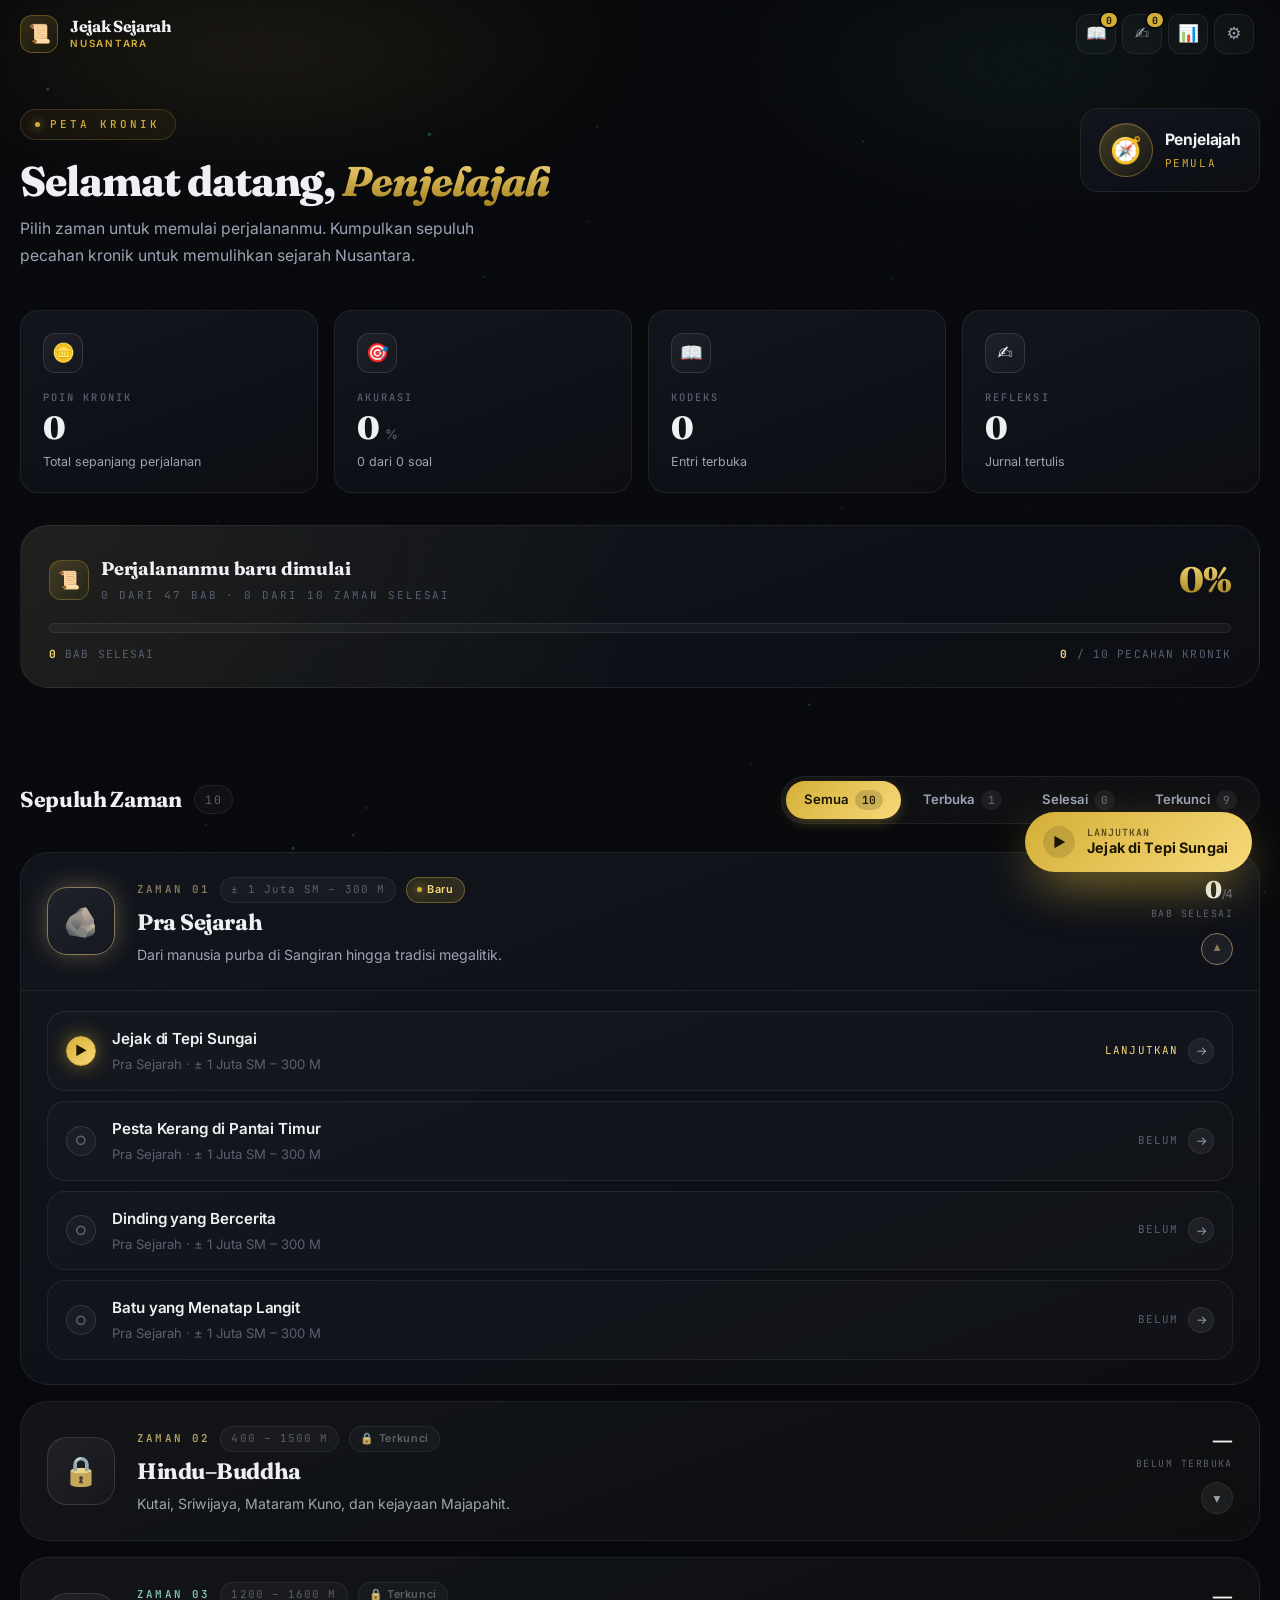
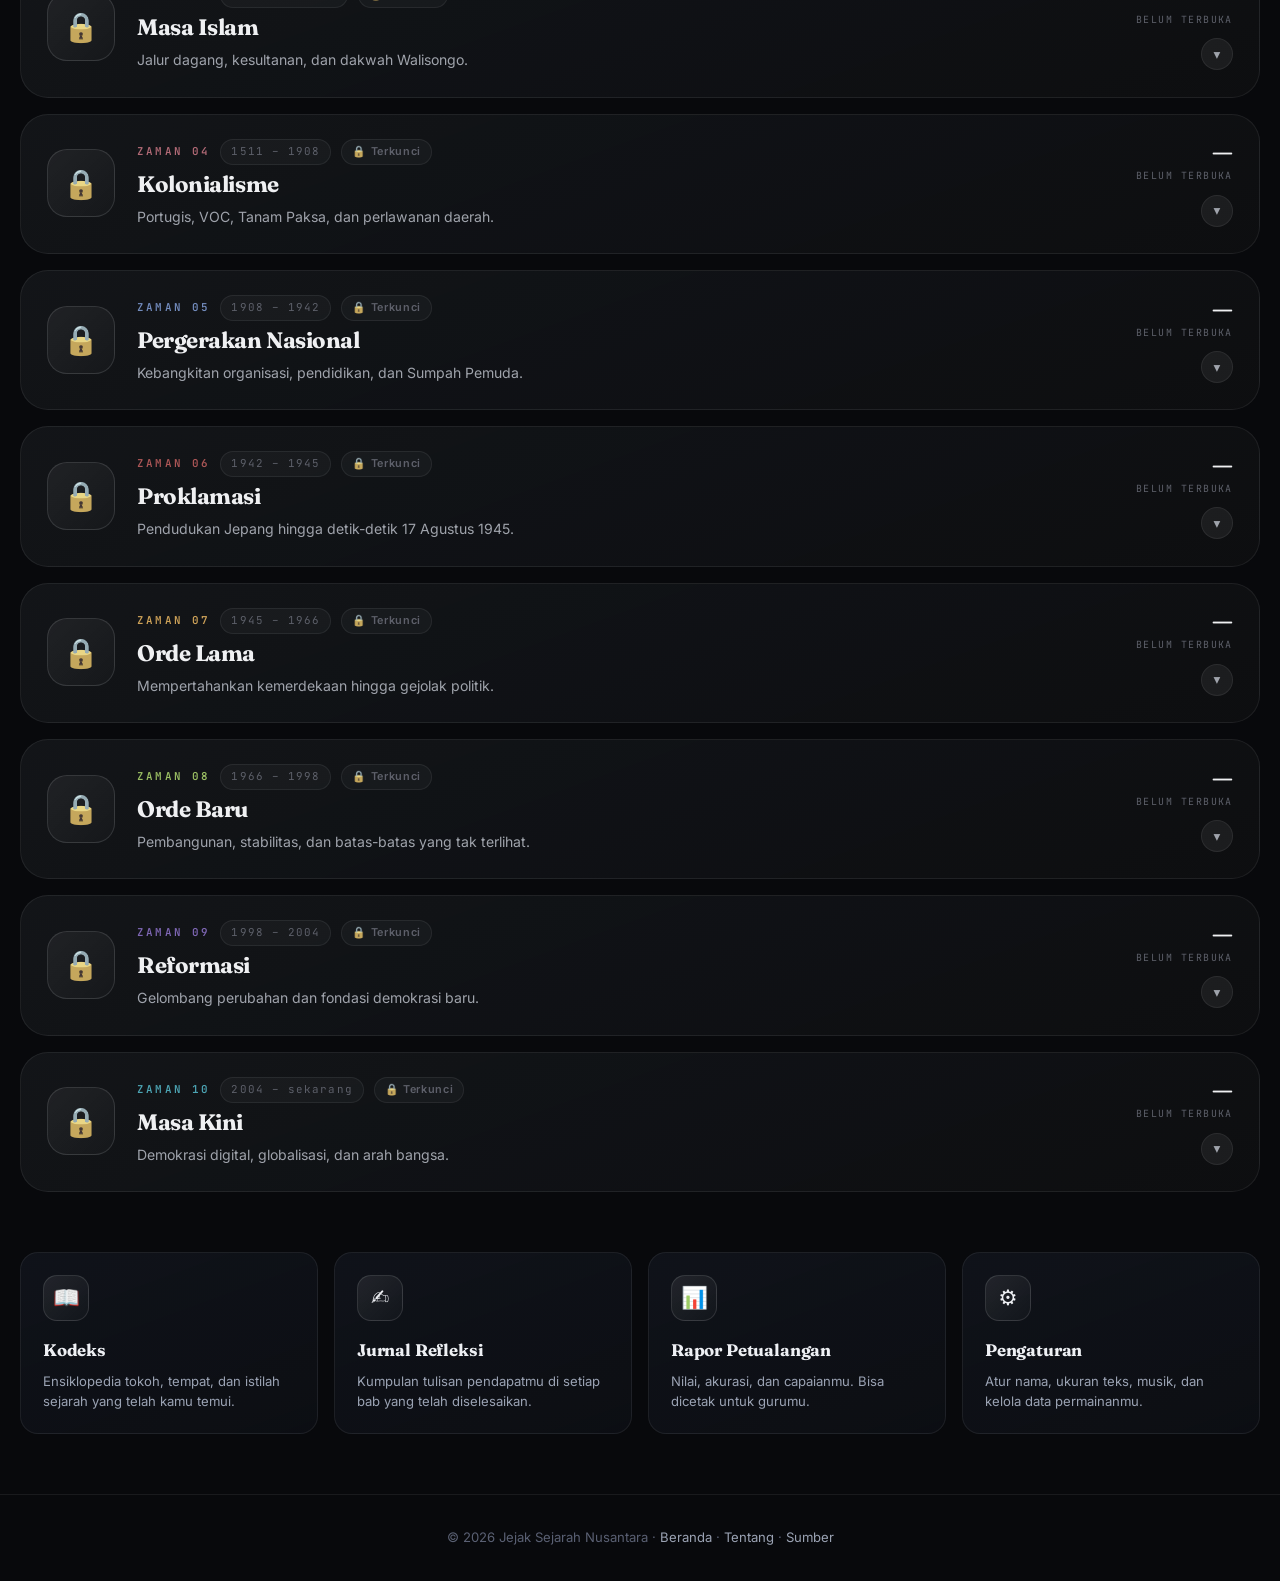
==== dashboard.html @ 65a197f4 "Create dashboard.html" ====
<!DOCTYPE html>
<html lang="id">
<head>
<meta charset="UTF-8" />
<meta name="viewport" content="width=device-width, initial-scale=1, viewport-fit=cover" />
<meta name="theme-color" content="#08090c" />
<title>Peta Kronik — Jejak Sejarah Nusantara</title>
<meta name="description" content="Peta Kronik: pilih zaman petualanganmu dalam Jejak Sejarah Nusantara." />

<link rel="icon" href="assets/img/favicon.svg" type="image/svg+xml" />
<link rel="preconnect" href="https://fonts.googleapis.com" />
<link rel="preconnect" href="https://fonts.gstatic.com" crossorigin />
<link href="https://fonts.googleapis.com/css2?family=Fraunces:opsz,wght@9..144,400;9..144,600;9..144,800;9..144,900&family=Inter:wght@300;400;500;600;700;800&family=JetBrains+Mono:wght@400;500&display=swap" rel="stylesheet" />

<link rel="stylesheet" href="assets/css/base.css" />
<link rel="stylesheet" href="assets/css/ui.css" />

<style>
:root {
  --ln-bg-0: #08090c;
  --ln-bg-1: #0d0f14;
  --ln-bg-2: #131720;
  --ln-bg-3: #1a1f2b;
  --ln-ink: #eef0f4;
  --ln-ink-2: #9ba3b4;
  --ln-ink-3: #5a6073;
  --ln-gold: #d4af37;
  --ln-gold-2: #f7d97a;
  --ln-gold-3: #a3801c;
  --ln-teal: #4fd1c5;
  --ln-rose: #e85a71;
  --ln-violet: #8b5cf6;
  --ln-amber: #f59e0b;
  --ln-green: #22c55e;
  --ln-line: rgba(255,255,255,.07);
  --ln-line-2: rgba(255,255,255,.12);
  --ln-glass: rgba(255,255,255,.03);
  --ln-glass-2: rgba(255,255,255,.06);
  --ln-r-sm: 10px;
  --ln-r: 18px;
  --ln-r-lg: 28px;
  --ln-r-xl: 40px;
  --ln-shadow: 0 30px 80px -20px rgba(0,0,0,.8);
  --ln-font-display: "Fraunces", Georgia, serif;
  --ln-font-body: "Inter", system-ui, -apple-system, sans-serif;
  --ln-font-mono: "JetBrains Mono", ui-monospace, monospace;
  --ln-lebar: 1240px;
  --ln-nav-h: 68px;
}

*, *::before, *::after { box-sizing: border-box; margin: 0; padding: 0; }

html { scroll-behavior: smooth; scroll-padding-top: 100px; -webkit-text-size-adjust: 100%; }

body {
  background: var(--ln-bg-0);
  color: var(--ln-ink);
  font-family: var(--ln-font-body);
  font-size: 16px;
  line-height: 1.65;
  -webkit-font-smoothing: antialiased;
  overflow-x: hidden;
  min-height: 100vh;
  position: relative;
}

body.no-scroll { overflow: hidden; }
body.cursor-aktif .cursor-dot,
body.cursor-aktif .cursor-ring { opacity: 1; }

img { max-width: 100%; display: block; }
button { font: inherit; color: inherit; cursor: pointer; border: none; background: none; }
a { color: inherit; text-decoration: none; }

::selection { background: var(--ln-gold); color: #1a1500; }

/* LOADER */
#loader {
  position: fixed; inset: 0; z-index: 10000;
  background: var(--ln-bg-0);
  display: grid; place-items: center;
  transition: opacity .6s ease, visibility .6s ease;
}
#loader.selesai { opacity: 0; visibility: hidden; }
.loader-isi { display: flex; flex-direction: column; align-items: center; gap: 22px; }
.loader-emblem { width: 64px; height: 64px; position: relative; }
.loader-emblem::before, .loader-emblem::after {
  content: ""; position: absolute; inset: 0; border-radius: 50%;
  border: 2px solid transparent;
  border-top-color: var(--ln-gold); border-right-color: var(--ln-gold-2);
  animation: spin 1.4s linear infinite;
}
.loader-emblem::after {
  inset: 10px; border-top-color: var(--ln-teal); border-right-color: transparent;
  animation-direction: reverse; animation-duration: 2s;
}
.loader-emblem span {
  position: absolute; inset: 0; display: grid; place-items: center;
  font-size: 1.5rem; animation: pulse 1.6s ease-in-out infinite;
}
@keyframes spin { to { transform: rotate(360deg); } }
@keyframes pulse { 0%,100% { transform: scale(1); } 50% { transform: scale(1.1); } }
.loader-teks {
  font-family: var(--ln-font-mono); font-size: .72rem;
  letter-spacing: .3em; text-transform: uppercase; color: var(--ln-ink-3);
}

/* CURSOR */
.cursor-dot, .cursor-ring {
  position: fixed; top: 0; left: 0; pointer-events: none; z-index: 9999;
  border-radius: 50%; transform: translate(-50%, -50%); opacity: 0;
  transition: opacity .3s ease; mix-blend-mode: difference;
}
.cursor-dot { width: 6px; height: 6px; background: var(--ln-gold); transition: opacity .3s ease, transform .12s ease; }
.cursor-ring {
  width: 34px; height: 34px; border: 1.5px solid var(--ln-gold);
  transition: opacity .3s, transform .25s, width .3s, height .3s, border-color .3s;
}
.cursor-ring.hover { width: 56px; height: 56px; border-color: var(--ln-teal); background: rgba(79,209,197,.08); }
@media (hover: none), (max-width: 900px) {
  .cursor-dot, .cursor-ring { display: none !important; }
}

/* SCROLL PROGRESS */
#scroll-progress {
  position: fixed; top: 0; left: 0; height: 2px; width: 0%;
  background: linear-gradient(90deg, var(--ln-gold), var(--ln-gold-2), var(--ln-teal));
  z-index: 9500; transition: width .1s linear;
}

/* PARTIKEL */
#partikel { position: fixed; inset: 0; z-index: 1; pointer-events: none; opacity: .4; }

body::after {
  content: ""; position: fixed; inset: 0; z-index: 2; pointer-events: none;
  opacity: .035; mix-blend-mode: overlay;
  background-image: url("data:image/svg+xml,%3Csvg viewBox='0 0 200 200' xmlns='http://www.w3.org/2000/svg'%3E%3Cfilter id='n'%3E%3CfeTurbulence type='fractalNoise' baseFrequency='0.9' numOctaves='3'/%3E%3C/filter%3E%3Crect width='100%25' height='100%25' filter='url(%23n)'/%3E%3C/svg%3E");
}

/* NAV */
.nav {
  position: fixed; top: 0; left: 0; right: 0; z-index: 9000;
  height: var(--ln-nav-h); display: flex; align-items: center;
  transition: all .4s cubic-bezier(.4,0,.2,1);
  border-bottom: 1px solid transparent;
}
.nav.scrolled {
  background: rgba(8,9,12,.72);
  backdrop-filter: blur(20px) saturate(1.4);
  -webkit-backdrop-filter: blur(20px) saturate(1.4);
  border-bottom-color: var(--ln-line);
  height: 60px;
}
.nav-wadah {
  width: min(100% - 40px, var(--ln-lebar));
  margin-inline: auto; display: flex; align-items: center;
  justify-content: space-between; gap: 20px;
}
.nav-logo { display: flex; align-items: center; gap: 12px; font-weight: 700; font-size: .95rem; transition: transform .3s; }
.nav-logo:hover { transform: scale(1.03); }
.nav-logo-ikon {
  width: 38px; height: 38px; display: grid; place-items: center;
  font-size: 1.15rem; border-radius: 12px;
  background: linear-gradient(135deg, rgba(212,175,55,.2), rgba(212,175,55,.05));
  border: 1px solid rgba(212,175,55,.35);
}
.nav-logo-teks { display: flex; flex-direction: column; line-height: 1.1; }
.nav-logo-teks strong { font-family: var(--ln-font-display); font-size: 1rem; letter-spacing: -.02em; }
.nav-logo-teks small {
  font-size: .62rem; letter-spacing: .18em; text-transform: uppercase;
  color: var(--ln-gold); font-weight: 600; margin-top: 2px;
}
.nav-aksi { display: flex; align-items: center; gap: 6px; }
.nav-ikon-btn {
  width: 40px; height: 40px; display: grid; place-items: center;
  border-radius: 12px; background: var(--ln-glass); border: 1px solid var(--ln-line);
  font-size: 1.05rem; color: var(--ln-ink-2);
  transition: all .25s ease; position: relative;
}
.nav-ikon-btn:hover {
  background: var(--ln-glass-2); border-color: var(--ln-gold);
  color: var(--ln-gold-2); transform: translateY(-2px);
}
.nav-ikon-btn .badge {
  position: absolute; top: -4px; right: -4px; min-width: 18px; height: 18px;
  padding: 0 5px; border-radius: 100px;
  background: var(--ln-gold); color: #1a1500;
  font-family: var(--ln-font-mono); font-size: .62rem; font-weight: 700;
  display: grid; place-items: center; border: 2px solid var(--ln-bg-0);
}
@media (max-width: 720px) { .nav-ikon-btn.opsional { display: none; } }

/* LAYOUT */
.wadah-ln { width: min(100% - 40px, var(--ln-lebar)); margin-inline: auto; position: relative; z-index: 5; }
@media (max-width: 640px) { .wadah-ln { width: calc(100% - 28px); } }

/* DASH HEADER */
.dash-header { padding: calc(var(--ln-nav-h) + 40px) 0 40px; position: relative; }
.dash-header::before {
  content: ""; position: absolute; top: 0; left: 0; right: 0; height: 480px;
  background:
    radial-gradient(ellipse 50% 60% at 20% 0%, rgba(212,175,55,.15), transparent 60%),
    radial-gradient(ellipse 40% 50% at 80% 10%, rgba(79,209,197,.08), transparent 60%);
  filter: blur(50px); pointer-events: none; z-index: 0;
}

.sapaan {
  display: flex; align-items: flex-start; justify-content: space-between;
  gap: 32px; margin-bottom: 40px; flex-wrap: wrap; position: relative; z-index: 1;
}
.sapaan-kiri { min-width: 0; }

.eyebrow {
  display: inline-flex; align-items: center; gap: 10px;
  font-family: var(--ln-font-mono); font-size: .68rem;
  letter-spacing: .28em; text-transform: uppercase;
  color: var(--ln-gold); font-weight: 500;
  padding: 6px 14px; border-radius: 100px;
  background: rgba(212,175,55,.06); border: 1px solid rgba(212,175,55,.2);
}
.eyebrow::before {
  content: ""; width: 5px; height: 5px; background: var(--ln-gold);
  border-radius: 50%; box-shadow: 0 0 10px var(--ln-gold);
  animation: titikDenyut 2s ease-in-out infinite;
}
@keyframes titikDenyut {
  0%,100% { opacity: 1; transform: scale(1); }
  50% { opacity: .4; transform: scale(.7); }
}

.sapaan h1 {
  font-family: var(--ln-font-display);
  font-size: clamp(1.7rem, 4vw, 2.6rem);
  font-weight: 800; line-height: 1.15; letter-spacing: -.025em;
  margin: 18px 0 10px;
}
.sapaan h1 em {
  font-style: italic;
  background: linear-gradient(180deg, var(--ln-gold-2), var(--ln-gold-3));
  -webkit-background-clip: text; background-clip: text; color: transparent;
}
.sapaan p { max-width: 520px; font-size: .98rem; line-height: 1.7; color: var(--ln-ink-2); margin: 0; }

.sapaan-kanan {
  display: flex; align-items: center; gap: 12px; padding: 14px 18px;
  border-radius: var(--ln-r);
  background: linear-gradient(160deg, rgba(19,23,32,.85), rgba(13,15,20,.95));
  border: 1px solid var(--ln-line); backdrop-filter: blur(20px);
  transition: all .3s ease;
}
.sapaan-kanan:hover {
  border-color: rgba(212,175,55,.35); transform: translateY(-2px);
  box-shadow: 0 14px 40px -12px rgba(0,0,0,.7);
}
.avatar {
  width: 54px; height: 54px; border-radius: 50%;
  display: grid; place-items: center; font-size: 1.6rem;
  background: linear-gradient(135deg, rgba(212,175,55,.25), rgba(212,175,55,.05));
  border: 1.5px solid rgba(212,175,55,.4);
  box-shadow: inset 0 1px 0 rgba(255,255,255,.1);
  position: relative; overflow: hidden;
}
.avatar::after {
  content: ""; position: absolute; inset: 0;
  background: linear-gradient(120deg, transparent 40%, rgba(255,255,255,.3) 50%, transparent 60%);
  transform: translateX(-100%); animation: shineAvatar 4s ease-in-out infinite;
}
@keyframes shineAvatar {
  0%, 70% { transform: translateX(-100%); }
  85% { transform: translateX(100%); }
  100% { transform: translateX(100%); }
}
.avatar-info { display: flex; flex-direction: column; gap: 3px; }
.avatar-info .nama { font-weight: 700; font-size: .98rem; letter-spacing: -.01em; }
.avatar-info .status {
  font-family: var(--ln-font-mono); font-size: .68rem;
  letter-spacing: .15em; text-transform: uppercase; color: var(--ln-gold);
}
@media (max-width: 640px) { .sapaan-kanan { width: 100%; } }

/* STAT GRID */
.stat-grid {
  display: grid; grid-template-columns: repeat(4, 1fr);
  gap: 16px; margin-bottom: 32px; position: relative; z-index: 1;
}
@media (max-width: 900px) { .stat-grid { grid-template-columns: repeat(2, 1fr); } }
@media (max-width: 460px) { .stat-grid { grid-template-columns: 1fr; } }

.stat-card {
  position: relative; padding: 22px 22px 20px;
  border-radius: var(--ln-r);
  background: linear-gradient(160deg, rgba(19,23,32,.85), rgba(13,15,20,.95));
  border: 1px solid var(--ln-line); overflow: hidden;
  transition: all .35s cubic-bezier(.4,0,.2,1);
}
.stat-card::before {
  content: ""; position: absolute; inset: 0;
  background: radial-gradient(circle at 100% 0%, var(--stat-warna, #d4af37), transparent 50%);
  opacity: 0; transition: opacity .4s ease;
  pointer-events: none; mix-blend-mode: soft-light;
}
.stat-card:hover {
  transform: translateY(-4px); border-color: var(--stat-warna, #d4af37);
  box-shadow: 0 16px 40px -12px rgba(0,0,0,.7);
}
.stat-card:hover::before { opacity: .25; }

.stat-ikon {
  width: 40px; height: 40px; border-radius: 12px;
  display: grid; place-items: center; font-size: 1.15rem;
  background: linear-gradient(135deg, rgba(255,255,255,.06), rgba(255,255,255,.02));
  border: 1px solid var(--ln-line-2); margin-bottom: 16px;
  transition: all .35s ease;
}
.stat-card:hover .stat-ikon {
  border-color: var(--stat-warna, #d4af37);
  box-shadow: 0 0 20px -4px var(--stat-warna, #d4af37);
  transform: rotate(-6deg);
}
.stat-label {
  font-family: var(--ln-font-mono); font-size: .65rem;
  letter-spacing: .2em; text-transform: uppercase;
  color: var(--ln-ink-3); font-weight: 500;
}
.stat-nilai {
  font-family: var(--ln-font-display); font-size: 2rem; font-weight: 800;
  line-height: 1; letter-spacing: -.03em; margin-top: 6px;
  display: flex; align-items: baseline; gap: 6px;
}
.stat-nilai small {
  font-family: var(--ln-font-body); font-size: .82rem;
  font-weight: 500; color: var(--ln-ink-3); letter-spacing: 0;
}
.stat-sub { font-size: .78rem; color: var(--ln-ink-2); margin-top: 8px; }

/* PROGRESS BOX */
.progress-box {
  position: relative; padding: 28px 28px 24px;
  border-radius: var(--ln-r-lg);
  background:
    radial-gradient(circle at 0% 0%, rgba(212,175,55,.08), transparent 50%),
    linear-gradient(160deg, rgba(19,23,32,.85), rgba(13,15,20,.95));
  border: 1px solid var(--ln-line); overflow: hidden;
  margin-bottom: 48px; z-index: 1;
}
.progress-head {
  display: flex; align-items: center; justify-content: space-between;
  flex-wrap: wrap; gap: 14px; margin-bottom: 18px;
}
.progress-judul { display: flex; align-items: center; gap: 12px; }
.progress-judul .ikon {
  width: 40px; height: 40px; border-radius: 12px;
  display: grid; place-items: center; font-size: 1.1rem;
  background: linear-gradient(135deg, rgba(212,175,55,.2), rgba(212,175,55,.04));
  border: 1px solid rgba(212,175,55,.3);
}
.progress-judul h2 {
  font-family: var(--ln-font-display); font-size: 1.15rem;
  font-weight: 700; letter-spacing: -.01em;
}
.progress-judul .sub {
  font-family: var(--ln-font-mono); font-size: .68rem;
  letter-spacing: .18em; text-transform: uppercase;
  color: var(--ln-ink-3); margin-top: 2px;
}
.progress-persen {
  font-family: var(--ln-font-display); font-size: 2.2rem;
  font-weight: 800; line-height: 1; letter-spacing: -.03em;
  background: linear-gradient(180deg, var(--ln-gold-2), var(--ln-gold-3));
  -webkit-background-clip: text; background-clip: text; color: transparent;
}
.progress-track {
  position: relative; height: 10px; border-radius: 100px;
  background: rgba(255,255,255,.04);
  border: 1px solid var(--ln-line); overflow: hidden;
}
.progress-isi {
  height: 100%; width: 0%; border-radius: 100px;
  background: linear-gradient(90deg, var(--ln-gold), var(--ln-gold-2), var(--ln-teal));
  box-shadow: 0 0 20px rgba(212,175,55,.5);
  transition: width 1.4s cubic-bezier(.22,1,.36,1);
  position: relative;
}
.progress-isi::after {
  content: ""; position: absolute; inset: 0;
  background: linear-gradient(90deg, transparent, rgba(255,255,255,.4), transparent);
  animation: shine 2.4s ease-in-out infinite;
}
@keyframes shine { 0% { transform: translateX(-100%); } 100% { transform: translateX(200%); } }
.progress-meta {
  display: flex; justify-content: space-between; margin-top: 12px;
  font-family: var(--ln-font-mono); font-size: .7rem;
  letter-spacing: .1em; text-transform: uppercase; color: var(--ln-ink-3);
}
.progress-meta span strong { color: var(--ln-gold-2); }

/* FILTER BAR */
.filter-bar {
  display: flex; align-items: center; justify-content: space-between;
  gap: 20px; margin-bottom: 28px; flex-wrap: wrap;
}
.filter-judul { display: flex; align-items: center; gap: 12px; }
.filter-judul h2 {
  font-family: var(--ln-font-display); font-size: 1.35rem;
  font-weight: 700; letter-spacing: -.015em;
}
.filter-judul .jml {
  font-family: var(--ln-font-mono); font-size: .72rem;
  letter-spacing: .15em; color: var(--ln-ink-3);
  padding: 4px 10px; border-radius: 100px;
  background: var(--ln-glass); border: 1px solid var(--ln-line);
}
.filter-tabs {
  display: flex; gap: 4px; padding: 4px;
  border-radius: 100px; background: var(--ln-glass);
  border: 1px solid var(--ln-line);
}
.filter-tab {
  padding: 8px 18px; border-radius: 100px;
  font-size: .82rem; font-weight: 600;
  color: var(--ln-ink-2); transition: all .25s ease;
  display: flex; align-items: center; gap: 6px;
}
.filter-tab:hover { color: var(--ln-ink); }
.filter-tab.aktif {
  background: linear-gradient(135deg, var(--ln-gold), var(--ln-gold-2));
  color: #1a1500; box-shadow: 0 4px 14px -4px rgba(212,175,55,.5);
}
.filter-tab .jml {
  font-family: var(--ln-font-mono); font-size: .7rem;
  padding: 1px 7px; border-radius: 100px; background: rgba(0,0,0,.15);
}
.filter-tab:not(.aktif) .jml { background: var(--ln-glass-2); color: var(--ln-ink-3); }
@media (max-width: 640px) {
  .filter-bar { flex-direction: column; align-items: stretch; }
  .filter-tabs { overflow-x: auto; }
  .filter-tab { white-space: nowrap; padding: 8px 14px; font-size: .78rem; }
}

/* ERA CARD */
.era-list { display: flex; flex-direction: column; gap: 16px; margin-bottom: 60px; }
.era-card {
  position: relative; border-radius: var(--ln-r-lg);
  background: linear-gradient(160deg, rgba(19,23,32,.85), rgba(13,15,20,.95));
  border: 1px solid var(--ln-line); overflow: hidden;
  transition: all .4s cubic-bezier(.4,0,.2,1); z-index: 1;
}
.era-card::before {
  content: ""; position: absolute; inset: 0;
  background: radial-gradient(circle at 0% 50%, var(--era-warna, #d4af37), transparent 55%);
  opacity: 0; transition: opacity .5s ease;
  mix-blend-mode: soft-light; pointer-events: none;
}
.era-card:not(.terkunci):hover {
  border-color: var(--era-warna, #d4af37);
  transform: translateY(-3px);
  box-shadow: 0 24px 60px -20px rgba(0,0,0,.8);
}
.era-card:not(.terkunci):hover::before { opacity: .18; }
.era-card.selesai { border-color: rgba(34,197,94,.35); }
.era-card.terkunci { opacity: .55; filter: grayscale(.5); }

.era-header {
  display: grid; grid-template-columns: auto 1fr auto;
  gap: 22px; align-items: center; padding: 24px 26px;
  cursor: pointer; transition: background .3s ease; position: relative;
}
.era-card.terkunci .era-header { cursor: not-allowed; }
.era-card:not(.terkunci) .era-header:hover { background: rgba(255,255,255,.02); }

.era-medali {
  width: 68px; height: 68px; border-radius: 20px;
  display: grid; place-items: center; font-size: 1.8rem;
  background: linear-gradient(135deg, rgba(255,255,255,.06), rgba(255,255,255,.02));
  border: 1.5px solid var(--ln-line-2);
  flex-shrink: 0; position: relative;
  transition: all .4s ease; overflow: hidden;
}
.era-medali::after {
  content: ""; position: absolute; inset: 0;
  background: linear-gradient(120deg, transparent 40%, rgba(255,255,255,.2) 50%, transparent 60%);
  transform: translateX(-100%); transition: transform .8s ease;
}
.era-card:not(.terkunci):hover .era-medali::after { transform: translateX(100%); }
.era-card:not(.terkunci) .era-medali {
  border-color: var(--era-warna, #d4af37);
  box-shadow: 0 0 28px -6px var(--era-warna, #d4af37);
}
.era-card.selesai .era-medali {
  border-color: var(--ln-green);
  box-shadow: 0 0 28px -6px var(--ln-green);
}

.era-info { min-width: 0; }
.era-meta {
  display: flex; align-items: center; flex-wrap: wrap;
  gap: 10px; margin-bottom: 6px;
}
.era-no {
  font-family: var(--ln-font-mono); font-size: .68rem;
  letter-spacing: .2em; text-transform: uppercase;
  color: var(--era-warna, #d4af37); font-weight: 600;
}
.era-periode {
  font-family: var(--ln-font-mono); font-size: .68rem;
  letter-spacing: .1em; color: var(--ln-ink-3);
  padding: 3px 10px; border-radius: 100px;
  background: var(--ln-glass); border: 1px solid var(--ln-line);
}
.era-badge {
  display: inline-flex; align-items: center; gap: 5px;
  font-size: .68rem; font-weight: 600; letter-spacing: .06em;
  padding: 3px 10px; border-radius: 100px;
}
.era-badge.baru {
  background: rgba(212,175,55,.15); color: var(--ln-gold-2);
  border: 1px solid rgba(212,175,55,.4);
}
.era-badge.baru::before {
  content: ""; width: 5px; height: 5px; background: var(--ln-gold);
  border-radius: 50%; box-shadow: 0 0 8px var(--ln-gold);
  animation: titikDenyut 1.6s ease-in-out infinite;
}
.era-badge.selesai {
  background: rgba(34,197,94,.15); color: #4ade80;
  border: 1px solid rgba(34,197,94,.35);
}
.era-badge.terkunci {
  background: var(--ln-glass); color: var(--ln-ink-3);
  border: 1px solid var(--ln-line);
}

.era-info h3 {
  font-family: var(--ln-font-display); font-size: 1.4rem;
  font-weight: 700; letter-spacing: -.02em; margin: 0; line-height: 1.2;
}
.era-info p {
  font-size: .88rem; color: var(--ln-ink-2);
  margin: 8px 0 0; line-height: 1.6; max-width: 640px;
}

.era-kanan {
  display: flex; flex-direction: column; align-items: flex-end;
  gap: 10px; min-width: 130px;
}
.era-progres-mini { width: 100%; text-align: right; }
.era-progres-mini .angka {
  font-family: var(--ln-font-display); font-size: 1.5rem;
  font-weight: 800; letter-spacing: -.02em; line-height: 1;
}
.era-progres-mini .angka small {
  font-family: var(--ln-font-body); font-size: .75rem;
  color: var(--ln-ink-3); font-weight: 500;
}
.era-progres-mini .label {
  font-family: var(--ln-font-mono); font-size: .62rem;
  letter-spacing: .15em; text-transform: uppercase;
  color: var(--ln-ink-3); margin-top: 4px;
}
.era-chevron {
  width: 32px; height: 32px; border-radius: 50%;
  display: grid; place-items: center;
  background: var(--ln-glass-2); border: 1px solid var(--ln-line);
  font-size: .85rem; color: var(--ln-ink-2); transition: all .35s ease;
}
.era-card.buka .era-chevron {
  transform: rotate(180deg);
  border-color: var(--era-warna, #d4af37);
  color: var(--era-warna, #d4af37);
}
@media (max-width: 780px) {
  .era-header { grid-template-columns: auto 1fr; padding: 20px; gap: 16px; }
  .era-kanan {
    grid-column: 1 / -1; flex-direction: row;
    justify-content: space-between; align-items: center;
    width: 100%; padding-top: 14px;
    border-top: 1px solid var(--ln-line); min-width: 0;
  }
  .era-progres-mini { text-align: left; width: auto; }
  .era-medali { width: 56px; height: 56px; font-size: 1.5rem; }
  .era-info h3 { font-size: 1.15rem; }
}

/* DAFTAR BAB */
.era-bab-wrap {
  max-height: 0; overflow: hidden;
  transition: max-height .5s cubic-bezier(.4,0,.2,1);
  border-top: 1px solid transparent;
}
.era-card.buka .era-bab-wrap {
  max-height: 1200px; border-top-color: var(--ln-line);
}
.era-bab-inner {
  padding: 20px 26px 24px;
  display: flex; flex-direction: column; gap: 10px;
}
.bab-item {
  display: grid; grid-template-columns: auto 1fr auto;
  gap: 16px; align-items: center; padding: 14px 18px;
  border-radius: var(--ln-r); background: rgba(255,255,255,.02);
  border: 1px solid var(--ln-line); transition: all .3s ease;
  cursor: pointer; text-decoration: none; color: inherit;
}
.bab-item:hover:not(.terkunci) {
  background: rgba(255,255,255,.05);
  border-color: var(--era-warna, #d4af37);
  transform: translateX(6px);
}
.bab-item.terkunci { opacity: .45; cursor: not-allowed; }

.bab-check {
  width: 30px; height: 30px; border-radius: 50%;
  display: grid; place-items: center; font-size: .8rem;
  font-weight: 700; background: var(--ln-glass);
  border: 1.5px solid var(--ln-line-2); color: var(--ln-ink-3);
  flex-shrink: 0; transition: all .3s ease;
}
.bab-item.selesai .bab-check {
  background: linear-gradient(135deg, var(--ln-green), #16a34a);
  border-color: var(--ln-green); color: #fff;
  box-shadow: 0 0 16px -2px rgba(34,197,94,.6);
}
.bab-item.sekarang .bab-check {
  background: linear-gradient(135deg, var(--ln-gold), var(--ln-gold-2));
  border-color: var(--ln-gold); color: #1a1500;
  box-shadow: 0 0 20px -2px rgba(212,175,55,.7);
  animation: babPulse 2s ease-in-out infinite;
}
@keyframes babPulse { 0%,100% { transform: scale(1); } 50% { transform: scale(1.08); } }

.bab-teks { min-width: 0; }
.bab-judul { font-weight: 600; font-size: .95rem; letter-spacing: -.005em; margin: 0; }
.bab-ringkas {
  font-size: .82rem; color: var(--ln-ink-3);
  margin: 3px 0 0; overflow: hidden;
  text-overflow: ellipsis; white-space: nowrap;
}
.bab-kanan { display: flex; align-items: center; gap: 10px; flex-shrink: 0; }
.bab-status {
  font-family: var(--ln-font-mono); font-size: .68rem;
  letter-spacing: .1em; text-transform: uppercase;
  color: var(--ln-ink-3);
}
.bab-item.selesai .bab-status { color: #4ade80; }
.bab-item.sekarang .bab-status { color: var(--ln-gold-2); }
.bab-arrow {
  width: 26px; height: 26px; border-radius: 50%;
  display: grid; place-items: center; font-size: .75rem;
  background: var(--ln-glass-2); border: 1px solid var(--ln-line);
  color: var(--ln-ink-2); transition: all .3s ease;
}
.bab-item:hover:not(.terkunci) .bab-arrow {
  background: var(--era-warna, #d4af37);
  border-color: var(--era-warna, #d4af37); color: #0d0f14;
}
@media (max-width: 640px) {
  .era-bab-inner { padding: 16px; }
  .bab-item { padding: 12px 14px; gap: 12px; }
  .bab-ringkas { display: none; }
  .bab-status { display: none; }
}

/* AKSI CEPAT */
.aksi-cepat {
  display: grid; grid-template-columns: repeat(4, 1fr);
  gap: 16px; margin-bottom: 60px;
}
@media (max-width: 780px) { .aksi-cepat { grid-template-columns: repeat(2, 1fr); } }

.aksi-card {
  display: flex; flex-direction: column; align-items: flex-start;
  padding: 22px; border-radius: var(--ln-r);
  background: linear-gradient(160deg, rgba(19,23,32,.7), rgba(13,15,20,.9));
  border: 1px solid var(--ln-line);
  transition: all .35s cubic-bezier(.4,0,.2,1);
  text-decoration: none; color: inherit;
  position: relative; overflow: hidden;
}
.aksi-card::before {
  content: ""; position: absolute; inset: 0;
  background: radial-gradient(circle at 100% 0%, var(--aksi-warna, #d4af37), transparent 55%);
  opacity: 0; transition: opacity .4s ease;
  mix-blend-mode: soft-light; pointer-events: none;
}
.aksi-card:hover {
  transform: translateY(-5px);
  border-color: var(--aksi-warna, #d4af37);
  box-shadow: 0 20px 50px -15px rgba(0,0,0,.8);
}
.aksi-card:hover::before { opacity: .3; }
.aksi-ikon {
  width: 46px; height: 46px; border-radius: 14px;
  display: grid; place-items: center; font-size: 1.35rem;
  background: linear-gradient(135deg, rgba(255,255,255,.08), rgba(255,255,255,.02));
  border: 1px solid var(--ln-line-2); margin-bottom: 16px;
  transition: all .35s ease;
}
.aksi-card:hover .aksi-ikon {
  border-color: var(--aksi-warna, #d4af37);
  box-shadow: 0 0 24px -6px var(--aksi-warna, #d4af37);
  transform: rotate(-8deg) scale(1.05);
}
.aksi-card h3 {
  font-family: var(--ln-font-display); font-size: 1.05rem;
  font-weight: 700; letter-spacing: -.01em; margin: 0 0 6px;
}
.aksi-card p { font-size: .82rem; color: var(--ln-ink-2); margin: 0; line-height: 1.55; }

/* TOMBOL FLOAT */
.btn-lanjut-float {
  position: fixed; bottom: 28px; right: 28px; z-index: 8000;
  display: flex; align-items: center; gap: 12px;
  padding: 14px 24px 14px 18px; border-radius: 100px;
  background: linear-gradient(135deg, var(--ln-gold), var(--ln-gold-2));
  color: #1a1500; font-weight: 700; font-size: .9rem;
  letter-spacing: .01em;
  box-shadow: 0 20px 50px -12px rgba(212,175,55,.7), 0 0 0 0 rgba(212,175,55,.5);
  transition: all .35s cubic-bezier(.4,0,.2,1);
  text-decoration: none;
  animation: floatPulse 3s ease-in-out infinite;
  overflow: hidden;
}
@keyframes floatPulse {
  0%,100% { box-shadow: 0 20px 50px -12px rgba(212,175,55,.7), 0 0 0 0 rgba(212,175,55,.5); }
  50% { box-shadow: 0 20px 50px -12px rgba(212,175,55,.9), 0 0 0 12px rgba(212,175,55,0); }
}
.btn-lanjut-float:hover { transform: translateY(-3px) scale(1.03); }
.btn-lanjut-float::before {
  content: ""; position: absolute; inset: 0;
  background: linear-gradient(120deg, transparent 30%, rgba(255,255,255,.5) 50%, transparent 70%);
  transform: translateX(-100%); transition: transform .7s ease;
}
.btn-lanjut-float:hover::before { transform: translateX(100%); }
.btn-lanjut-float .ikon {
  width: 32px; height: 32px; border-radius: 50%;
  display: grid; place-items: center;
  background: rgba(0,0,0,.12); font-size: .85rem;
  position: relative; z-index: 1;
}
.btn-lanjut-float .teks {
  position: relative; z-index: 1;
  display: flex; flex-direction: column; line-height: 1.2;
}
.btn-lanjut-float .teks small {
  font-family: var(--ln-font-mono); font-size: .62rem;
  letter-spacing: .1em; text-transform: uppercase;
  opacity: .7; font-weight: 600;
}
.btn-lanjut-float .teks strong { font-size: .9rem; }
@media (max-width: 640px) {
  .btn-lanjut-float {
    left: 16px; right: 16px; bottom: 16px;
    justify-content: center; padding: 14px 20px;
  }
  .btn-lanjut-float .teks small { display: none; }
}

/* REVEAL */
.reveal {
  opacity: 0; transform: translateY(24px);
  transition: opacity .8s cubic-bezier(.22,1,.36,1), transform .8s cubic-bezier(.22,1,.36,1);
}
.reveal.tampil { opacity: 1; transform: none; }
.reveal.d1 { transition-delay: .08s; }
.reveal.d2 { transition-delay: .16s; }
.reveal.d3 { transition-delay: .24s; }
.reveal.d4 { transition-delay: .32s; }

@media (prefers-reduced-motion: reduce) {
  *, *::before, *::after {
    animation-duration: .01ms !important;
    animation-iteration-count: 1 !important;
    transition-duration: .01ms !important;
  }
  .reveal { opacity: 1; transform: none; }
}

/* TOAST */
#toast-wadah {
  position: fixed; left: 50%; bottom: 100px;
  transform: translateX(-50%); z-index: 9999;
  display: flex; flex-direction: column; gap: 10px;
  width: min(92vw, 400px); pointer-events: none;
}
@media (max-width: 640px) { #toast-wadah { bottom: 96px; } }

/* FOOTER */
.footer-mini {
  border-top: 1px solid var(--ln-line);
  padding: 32px 0; text-align: center;
  font-size: .82rem; color: var(--ln-ink-3);
  position: relative; z-index: 5;
}
.footer-mini a { color: var(--ln-ink-2); transition: color .25s; }
.footer-mini a:hover { color: var(--ln-gold-2); }
</style>
</head>

<body class="no-scroll">

<div id="loader" aria-hidden="true">
  <div class="loader-isi">
    <div class="loader-emblem"><span>🗺️</span></div>
    <div class="loader-teks">Membuka Peta Kronik</div>
  </div>
</div>

<div id="scroll-progress" aria-hidden="true"></div>
<div class="cursor-dot" id="cursor-dot" aria-hidden="true"></div>
<div class="cursor-ring" id="cursor-ring" aria-hidden="true"></div>
<canvas id="partikel" aria-hidden="true"></canvas>

<nav class="nav" id="nav" aria-label="Navigasi dashboard">
  <div class="nav-wadah">
    <a href="index.html" class="nav-logo">
      <div class="nav-logo-ikon" aria-hidden="true">📜</div>
      <div class="nav-logo-teks">
        <strong>Jejak Sejarah</strong>
        <small>Nusantara</small>
      </div>
    </a>
    <div class="nav-aksi">
      <a class="nav-ikon-btn" href="kodeks.html" title="Kodeks" aria-label="Kodeks">
        📖 <span class="badge" id="badge-kodeks">0</span>
      </a>
      <a class="nav-ikon-btn opsional" href="jurnal.html" title="Jurnal" aria-label="Jurnal">
        ✍️ <span class="badge" id="badge-jurnal">0</span>
      </a>
      <a class="nav-ikon-btn opsional" href="rapor.html" title="Rapor" aria-label="Rapor">📊</a>
      <a class="nav-ikon-btn" href="pengaturan.html" title="Pengaturan" aria-label="Pengaturan">⚙️</a>
      <button class="nav-toggle" id="nav-toggle" aria-label="Menu" aria-expanded="false"><span></span></button>
    </div>
  </div>
</nav>

<header class="dash-header">
  <div class="wadah-ln">
    <div class="sapaan reveal">
      <div class="sapaan-kiri">
        <span class="eyebrow">Peta Kronik</span>
        <h1>Selamat datang, <em id="sapaan-nama">Penjelajah</em></h1>
        <p id="sapaan-pesan">Pilih zaman untuk memulai perjalananmu. Kumpulkan sepuluh pecahan kronik untuk memulihkan sejarah Nusantara.</p>
      </div>
      <div class="sapaan-kanan">
        <div class="avatar" id="avatar-pemain">🧭</div>
        <div class="avatar-info">
          <div class="nama" id="info-nama">Penjelajah</div>
          <div class="status" id="info-status">Pemula</div>
        </div>
      </div>
    </div>

    <div class="stat-grid">
      <div class="stat-card reveal d1" style="--stat-warna:#d4af37">
        <div class="stat-ikon" aria-hidden="true">🪙</div>
        <div class="stat-label">Poin Kronik</div>
        <div class="stat-nilai" id="stat-poin">0</div>
        <div class="stat-sub">Total sepanjang perjalanan</div>
      </div>
      <div class="stat-card reveal d2" style="--stat-warna:#4fd1c5">
        <div class="stat-ikon" aria-hidden="true">🎯</div>
        <div class="stat-label">Akurasi</div>
        <div class="stat-nilai"><span id="stat-akurasi">0</span><small>%</small></div>
        <div class="stat-sub" id="stat-akurasi-detail">0 dari 0 soal</div>
      </div>
      <div class="stat-card reveal d3" style="--stat-warna:#8b5cf6">
        <div class="stat-ikon" aria-hidden="true">📖</div>
        <div class="stat-label">Kodeks</div>
        <div class="stat-nilai" id="stat-kodeks">0</div>
        <div class="stat-sub">Entri terbuka</div>
      </div>
      <div class="stat-card reveal d4" style="--stat-warna:#e85a71">
        <div class="stat-ikon" aria-hidden="true">✍️</div>
        <div class="stat-label">Refleksi</div>
        <div class="stat-nilai" id="stat-jurnal">0</div>
        <div class="stat-sub">Jurnal tertulis</div>
      </div>
    </div>

    <div class="progress-box reveal">
      <div class="progress-head">
        <div class="progress-judul">
          <div class="ikon" aria-hidden="true">📜</div>
          <div>
            <h2 id="progress-judul">Perjalananmu</h2>
            <div class="sub" id="progress-sub">Memuat kronik…</div>
          </div>
        </div>
        <div class="progress-persen" id="progress-persen">0%</div>
      </div>
      <div class="progress-track">
        <div class="progress-isi" id="progress-isi"></div>
      </div>
      <div class="progress-meta">
        <span><strong id="progress-bab">0</strong> bab selesai</span>
        <span><strong id="progress-pecahan">0</strong> / 10 pecahan kronik</span>
      </div>
    </div>
  </div>
</header>

<main class="wadah-ln">
  <div class="filter-bar reveal">
    <div class="filter-judul">
      <h2>Sepuluh Zaman</h2>
      <span class="jml" id="jml-terlihat">10</span>
    </div>
    <div class="filter-tabs" role="tablist">
      <button class="filter-tab aktif" data-filter="semua" role="tab">Semua <span class="jml" id="tab-semua">10</span></button>
      <button class="filter-tab" data-filter="terbuka" role="tab">Terbuka <span class="jml" id="tab-terbuka">1</span></button>
      <button class="filter-tab" data-filter="selesai" role="tab">Selesai <span class="jml" id="tab-selesai">0</span></button>
      <button class="filter-tab" data-filter="terkunci" role="tab">Terkunci <span class="jml" id="tab-terkunci">9</span></button>
    </div>
  </div>

  <div class="era-list" id="era-list"></div>

  <div class="aksi-cepat">
    <a class="aksi-card reveal d1" href="kodeks.html" style="--aksi-warna:#4fd1c5">
      <div class="aksi-ikon" aria-hidden="true">📖</div>
      <h3>Kodeks</h3>
      <p>Ensiklopedia tokoh, tempat, dan istilah sejarah yang telah kamu temui.</p>
    </a>
    <a class="aksi-card reveal d2" href="jurnal.html" style="--aksi-warna:#8b5cf6">
      <div class="aksi-ikon" aria-hidden="true">✍️</div>
      <h3>Jurnal Refleksi</h3>
      <p>Kumpulan tulisan pendapatmu di setiap bab yang telah diselesaikan.</p>
    </a>
    <a class="aksi-card reveal d3" href="rapor.html" style="--aksi-warna:#d4af37">
      <div class="aksi-ikon" aria-hidden="true">📊</div>
      <h3>Rapor Petualangan</h3>
      <p>Nilai, akurasi, dan capaianmu. Bisa dicetak untuk gurumu.</p>
    </a>
    <a class="aksi-card reveal d4" href="pengaturan.html" style="--aksi-warna:#e85a71">
      <div class="aksi-ikon" aria-hidden="true">⚙️</div>
      <h3>Pengaturan</h3>
      <p>Atur nama, ukuran teks, musik, dan kelola data permainanmu.</p>
    </a>
  </div>
</main>

<a class="btn-lanjut-float" id="btn-lanjut-float" href="#">
  <span class="ikon" aria-hidden="true">▶</span>
  <span class="teks">
    <small>Lanjutkan</small>
    <strong id="float-target">Mulai</strong>
  </span>
</a>

<footer class="footer-mini">
  <div class="wadah-ln">
    © <span id="tahun">2025</span> Jejak Sejarah Nusantara ·
    <a href="index.html">Beranda</a> ·
    <a href="tentang.html">Tentang</a> ·
    <a href="sumber.html">Sumber</a>
  </div>
</footer>

<script>
/* FALLBACK MANIFEST */
if (!window.ERA_MANIFEST) {
  window.ERA_MANIFEST = [
    { id:"era01", no:1, judul:"Pra Sejarah", periode:"± 1 Juta SM – 300 M", ikon:"🪨", warna:"#8a7a5c", ringkas:"Dari manusia purba di Sangiran hingga tradisi megalitik.", folder:"era/01-prasejarah/", bab:[
      {id:"bab1",file:"bab-1.html",judul:"Jejak di Tepi Sungai"},
      {id:"bab2",file:"bab-2.html",judul:"Pesta Kerang di Pantai Timur"},
      {id:"bab3",file:"bab-3.html",judul:"Dinding yang Bercerita"},
      {id:"bab4",file:"bab-4.html",judul:"Batu yang Menatap Langit"}
    ]},
    { id:"era02", no:2, judul:"Hindu–Buddha", periode:"400 – 1500 M", ikon:"🛕", warna:"#c9a227", ringkas:"Kutai, Sriwijaya, Mataram Kuno, dan kejayaan Majapahit.", folder:"era/02-hindu-buddha/", bab:[
      {id:"bab1",file:"bab-1.html",judul:"Tujuh Tiang Bertulis"},
      {id:"bab2",file:"bab-2.html",judul:"Kota Seribu Sungai"},
      {id:"bab3",file:"bab-3.html",judul:"Batu di Tengah Sawah"},
      {id:"bab4",file:"bab-4.html",judul:"Candi untuk Para Dewa"},
      {id:"bab5",file:"bab-5.html",judul:"Sumpah di Bawah Pohon"}
    ]},
    { id:"era03", no:3, judul:"Masa Islam", periode:"1200 – 1600 M", ikon:"🕌", warna:"#4fd1c5", ringkas:"Jalur dagang, kesultanan, dan dakwah Walisongo.", folder:"era/03-islam/", bab:[
      {id:"bab1",file:"bab-1.html",judul:"Kapal dari Negeri Jauh"},
      {id:"bab2",file:"bab-2.html",judul:"Batu Nisan Sultan"},
      {id:"bab3",file:"bab-3.html",judul:"Masjid Tanpa Kubah"},
      {id:"bab4",file:"bab-4.html",judul:"Sunan di Tepi Kali"},
      {id:"bab5",file:"bab-5.html",judul:"Pasar, Pesantren, dan Pesisir"}
    ]},
    { id:"era04", no:4, judul:"Kolonialisme", periode:"1511 – 1908", ikon:"⛵", warna:"#e85a71", ringkas:"Portugis, VOC, Tanam Paksa, dan perlawanan daerah.", folder:"era/04-kolonial/", bab:[
      {id:"bab1",file:"bab-1.html",judul:"Meriam di Selat Malaka"},
      {id:"bab2",file:"bab-2.html",judul:"Kantor Dagang di Jayakarta"},
      {id:"bab3",file:"bab-3.html",judul:"Surat untuk Gubernur Jenderal"},
      {id:"bab4",file:"bab-4.html",judul:"Sawah yang Harus Ditanam"},
      {id:"bab5",file:"bab-5.html",judul:"Perang di Tanah Jawa"},
      {id:"bab6",file:"bab-6.html",judul:"Serambi Mekah Melawan"}
    ]},
    { id:"era05", no:5, judul:"Pergerakan Nasional", periode:"1908 – 1942", ikon:"📰", warna:"#5b8def", ringkas:"Kebangkitan organisasi, pendidikan, dan Sumpah Pemuda.", folder:"era/05-pergerakan/", bab:[
      {id:"bab1",file:"bab-1.html",judul:"Dokter dari STOVIA"},
      {id:"bab2",file:"bab-2.html",judul:"Serikat yang Tumbuh"},
      {id:"bab3",file:"bab-3.html",judul:"Sekolah untuk Semua"},
      {id:"bab4",file:"bab-4.html",judul:"Satu Nusa, Satu Bangsa"},
      {id:"bab5",file:"bab-5.html",judul:"Suara dari Ruang Kelas"}
    ]},
    { id:"era06", no:6, judul:"Proklamasi", periode:"1942 – 1945", ikon:"🎌", warna:"#ef4444", ringkas:"Pendudukan Jepang hingga detik-detik 17 Agustus 1945.", folder:"era/06-proklamasi/", bab:[
      {id:"bab1",file:"bab-1.html",judul:"Bayang-Bayang Matahari Terbit"},
      {id:"bab2",file:"bab-2.html",judul:"Rapat di Balik Pintu"},
      {id:"bab3",file:"bab-3.html",judul:"Malam di Rengasdengklok"},
      {id:"bab4",file:"bab-4.html",judul:"Pukul Sepuluh Pagi"}
    ]},
    { id:"era07", no:7, judul:"Orde Lama", periode:"1945 – 1966", ikon:"🏛️", warna:"#f59e0b", ringkas:"Mempertahankan kemerdekaan hingga gejolak politik.", folder:"era/07-orde-lama/", bab:[
      {id:"bab1",file:"bab-1.html",judul:"Bambu Runcing dan Bedil"},
      {id:"bab2",file:"bab-2.html",judul:"Meja Bundar"},
      {id:"bab3",file:"bab-3.html",judul:"Pemilu Pertama"},
      {id:"bab4",file:"bab-4.html",judul:"Demokrasi Terpimpin"},
      {id:"bab5",file:"bab-5.html",judul:"Malam yang Panjang"}
    ]},
    { id:"era08", no:8, judul:"Orde Baru", periode:"1966 – 1998", ikon:"🏗️", warna:"#84cc16", ringkas:"Pembangunan, stabilitas, dan batas-batas yang tak terlihat.", folder:"era/08-orde-baru/", bab:[
      {id:"bab1",file:"bab-1.html",judul:"Surat Perintah"},
      {id:"bab2",file:"bab-2.html",judul:"Rencana Lima Tahun"},
      {id:"bab3",file:"bab-3.html",judul:"Lumbung yang Penuh"},
      {id:"bab4",file:"bab-4.html",judul:"Suara yang Dibungkam"},
      {id:"bab5",file:"bab-5.html",judul:"Rupiah yang Jatuh"}
    ]},
    { id:"era09", no:9, judul:"Reformasi", periode:"1998 – 2004", ikon:"✊", warna:"#8b5cf6", ringkas:"Gelombang perubahan dan fondasi demokrasi baru.", folder:"era/09-reformasi/", bab:[
      {id:"bab1",file:"bab-1.html",judul:"Hujan di Bulan Mei"},
      {id:"bab2",file:"bab-2.html",judul:"Tangga Gedung Rakyat"},
      {id:"bab3",file:"bab-3.html",judul:"Menulis Ulang Hukum Dasar"},
      {id:"bab4",file:"bab-4.html",judul:"Kotak Suara Terbuka"}
    ]},
    { id:"era10", no:10, judul:"Masa Kini", periode:"2004 – sekarang", ikon:"🌐", warna:"#06b6d4", ringkas:"Demokrasi digital, globalisasi, dan arah bangsa.", folder:"era/10-masa-kini/", bab:[
      {id:"bab1",file:"bab-1.html",judul:"Layar di Kantong"},
      {id:"bab2",file:"bab-2.html",judul:"Desa yang Terhubung"},
      {id:"bab3",file:"bab-3.html",judul:"Batik di Panggung Dunia"},
      {id:"bab4",file:"bab-4.html",judul:"Kronik yang Utuh"}
    ]}
  ];
}

const $ = (s, r=document) => r.querySelector(s);
const $$ = (s, r=document) => Array.from(r.querySelectorAll(s));
const kabur = (s) => String(s ?? "").replace(/&/g,"&amp;").replace(/</g,"&lt;").replace(/>/g,"&gt;");

/* LOADER */
(function loader(){
  const l = $("#loader");
  setTimeout(() => {
    l.classList.add("selesai");
    document.body.classList.remove("no-scroll");
    setTimeout(() => l.remove(), 700);
  }, 700);
})();

/* CURSOR */
(function cursor(){
  if (matchMedia("(hover: none)").matches) return;
  const dot = $("#cursor-dot"), ring = $("#cursor-ring");
  let mx = innerWidth/2, my = innerHeight/2, rx = mx, ry = my;
  document.addEventListener("mousemove", e => {
    mx = e.clientX; my = e.clientY;
    document.body.classList.add("cursor-aktif");
    dot.style.transform = `translate(${mx}px,${my}px) translate(-50%,-50%)`;
  });
  (function loop(){
    rx += (mx-rx)*0.16; ry += (my-ry)*0.16;
    ring.style.transform = `translate(${rx}px,${ry}px) translate(-50%,-50%)`;
    requestAnimationFrame(loop);
  })();
  const hov = "a,button,.era-card,.bab-item,.stat-card,.aksi-card,.filter-tab";
  document.addEventListener("mouseover", e => { if(e.target.closest(hov)) ring.classList.add("hover"); });
  document.addEventListener("mouseout", e => { if(e.target.closest(hov)) ring.classList.remove("hover"); });
  document.addEventListener("mouseleave", () => document.body.classList.remove("cursor-aktif"));
})();

/* SCROLL UI */
(function scrollUI(){
  const bar = $("#scroll-progress"), nav = $("#nav");
  function upd(){
    const h = document.documentElement.scrollHeight - innerHeight;
    bar.style.width = (h > 0 ? (scrollY/h)*100 : 0) + "%";
    nav.classList.toggle("scrolled", scrollY > 20);
  }
  addEventListener("scroll", upd, { passive:true });
  addEventListener("resize", upd);
  upd();
})();

/* PARTIKEL */
(function partikel(){
  const cv = $("#partikel");
  if (!cv || matchMedia("(prefers-reduced-motion: reduce)").matches) return;
  const ctx = cv.getContext("2d");
  let W, H, parts = [];
  const N = innerWidth < 720 ? 24 : 50;
  function resize(){ W = cv.width = innerWidth; H = cv.height = innerHeight; }
  resize(); addEventListener("resize", resize);
  function buat(){
    return {
      x: Math.random()*W, y: Math.random()*H,
      r: Math.random()*1.4+0.3,
      vx: (Math.random()-.5)*0.12,
      vy: -Math.random()*0.22-0.05,
      a: Math.random()*Math.PI*2,
      va: (Math.random()-.5)*0.02,
      hue: Math.random()>.55 ? 45 : 170
    };
  }
  for (let i=0;i<N;i++) parts.push(buat());
  (function loop(){
    ctx.clearRect(0,0,W,H);
    parts.forEach(p => {
      p.x+=p.vx; p.y+=p.vy; p.a+=p.va;
      if (p.y<-10){ p.y=H+10; p.x=Math.random()*W; }
      if (p.x<-10) p.x=W+10; else if (p.x>W+10) p.x=-10;
      const al = 0.3 + Math.sin(p.a)*0.3;
      ctx.beginPath();
      ctx.arc(p.x,p.y,p.r,0,Math.PI*2);
      ctx.fillStyle = `hsla(${p.hue},80%,65%,${al})`;
      ctx.shadowBlur = 8;
      ctx.shadowColor = `hsla(${p.hue},80%,60%,${al*0.8})`;
      ctx.fill();
    });
    requestAnimationFrame(loop);
  })();
})();

/* MUAT SAVE */
let SAVE = null;
try { SAVE = (typeof JN !== "undefined" && JN.muat) ? JN.muat() : null; } catch (e) {}
if (!SAVE) {
  SAVE = {
    pemain: { nama:"Penjelajah", avatar:"🧭" },
    progres: {}, eraTerbuka: ["era01"],
    kodeks: [], artefak: [], jurnal: [], pilihan: {},
    stat: { poinKronik:0, akurasiBenar:0, akurasiTotal:0, empati:0 }
  };
}

const babSelesai = (eraId, babId) => {
  if (typeof JN !== "undefined" && JN.babSelesai) return JN.babSelesai(eraId, babId);
  return !!(SAVE.progres?.[eraId]?.[babId]?.selesai);
};
const eraTerbuka = (eraId) => {
  if (typeof JN !== "undefined" && JN.eraTerbuka) return JN.eraTerbuka(eraId);
  return (SAVE.eraTerbuka || []).includes(eraId);
};
const progresEraFn = (eraId, total) => {
  if (typeof JN !== "undefined" && JN.progresEra) return JN.progresEra(eraId, total);
  const p = SAVE.progres?.[eraId] || {};
  const selesai = Object.values(p).filter(b => b.selesai).length;
  return { selesai, total, persen: total ? Math.round(selesai/total*100) : 0 };
};
const akurasiPersenFn = () => {
  if (typeof JN !== "undefined" && JN.akurasiPersen) return JN.akurasiPersen();
  const t = SAVE.stat?.akurasiTotal || 0;
  return t ? Math.round((SAVE.stat.akurasiBenar||0) / t * 100) : 0;
};

const MANIFEST = window.ERA_MANIFEST || [];

function hitungTotal(){
  let totalBab=0, selesaiBab=0, eraSelesai=0, eraTerbukaJml=0;
  MANIFEST.forEach(era => {
    const p = progresEraFn(era.id, era.bab.length);
    totalBab += era.bab.length;
    selesaiBab += p.selesai;
    if (p.selesai === p.total && p.total > 0) eraSelesai++;
    if (eraTerbuka(era.id)) eraTerbukaJml++;
  });
  return { totalBab, selesaiBab, eraSelesai, eraTerbukaJml, pecahan: selesaiBab };
}
const TOTAL = hitungTotal();
const PERSEN = TOTAL.totalBab ? Math.round(TOTAL.selesaiBab / TOTAL.totalBab * 100) : 0;

$("#sapaan-nama").textContent = (SAVE.pemain?.nama || "Penjelajah").split(" ")[0];
$("#info-nama").textContent = SAVE.pemain?.nama || "Penjelajah";
$("#avatar-pemain").textContent = SAVE.pemain?.avatar || "🧭";

const statusTeks =
  TOTAL.pecahan === 0 ? "Pemula" :
  TOTAL.pecahan < 10 ? "Penelusur" :
  TOTAL.pecahan < 25 ? "Penjelajah" :
  TOTAL.pecahan < TOTAL.totalBab ? "Penjaga Kronik" : "Maestro Nusantara";
$("#info-status").textContent = statusTeks.toUpperCase();

const pesan =
  TOTAL.pecahan === 0 ? "Pilih zaman untuk memulai perjalananmu. Kumpulkan sepuluh pecahan kronik untuk memulihkan sejarah Nusantara."
  : TOTAL.pecahan === TOTAL.totalBab ? "Luar biasa! Kamu telah memulihkan seluruh Kronik Nusantara. Sejarah kembali utuh."
  : `Perjalananmu sudah ${PERSEN}% selesai. Ayo lanjutkan menyusun kronik yang tersisa.`;
$("#sapaan-pesan").textContent = pesan;

$("#stat-poin").textContent = (SAVE.stat?.poinKronik || 0).toLocaleString("id-ID");
$("#stat-akurasi").textContent = akurasiPersenFn();
$("#stat-akurasi-detail").textContent = (SAVE.stat?.akurasiBenar || 0) + " dari " + (SAVE.stat?.akurasiTotal || 0) + " soal";
$("#stat-kodeks").textContent = (SAVE.kodeks || []).length;
$("#stat-jurnal").textContent = (SAVE.jurnal || []).length;
$("#badge-kodeks").textContent = (SAVE.kodeks || []).length;
$("#badge-jurnal").textContent = (SAVE.jurnal || []).length;

$("#progress-persen").textContent = PERSEN + "%";
$("#progress-isi").style.width = PERSEN + "%";
$("#progress-bab").textContent = TOTAL.selesaiBab;
$("#progress-pecahan").textContent = TOTAL.pecahan;

$("#progress-judul").textContent =
  TOTAL.pecahan === 0 ? "Perjalananmu baru dimulai" :
  PERSEN < 34 ? "Kronik mulai tersusun" :
  PERSEN < 67 ? "Separuh perjalanan telah dilalui" :
  PERSEN < 100 ? "Hampir utuh!" : "Kronik Nusantara telah utuh!";
$("#progress-sub").textContent =
  TOTAL.selesaiBab + " dari " + TOTAL.totalBab + " bab · " +
  TOTAL.eraSelesai + " dari " + MANIFEST.length + " zaman selesai";

$("#tab-semua").textContent = MANIFEST.length;
$("#tab-terbuka").textContent = TOTAL.eraTerbukaJml - TOTAL.eraSelesai;
$("#tab-selesai").textContent = TOTAL.eraSelesai;
$("#tab-terkunci").textContent = MANIFEST.length - TOTAL.eraTerbukaJml;

/* RENDER ERA */
function tentukanStatusEra(era){
  if (!eraTerbuka(era.id)) return "terkunci";
  const p = progresEraFn(era.id, era.bab.length);
  if (p.selesai === p.total && p.total > 0) return "selesai";
  return "terbuka";
}
function cariBabSekarang(era){
  if (!eraTerbuka(era.id)) return null;
  return era.bab.find(b => !babSelesai(era.id, b.id)) || null;
}

function renderEra(filter){
  filter = filter || "semua";
  const wadah = $("#era-list");
  wadah.innerHTML = "";
  let terlihat = 0;

  MANIFEST.forEach((era, idx) => {
    const status = tentukanStatusEra(era);
    const p = progresEraFn(era.id, era.bab.length);
    const babSekarang = cariBabSekarang(era);

    if (filter === "terbuka" && status === "terkunci") return;
    if (filter === "selesai" && status !== "selesai") return;
    if (filter === "terkunci" && status !== "terkunci") return;
    terlihat++;

    const card = document.createElement("article");
    card.className = "era-card reveal" + (status === "terkunci" ? " terkunci" : "") + (status === "selesai" ? " selesai" : "");
    card.style.setProperty("--era-warna", era.warna || "#d4af37");
    card.dataset.eraId = era.id;
    card.style.transitionDelay = Math.min(idx * 0.05, 0.4) + "s";

    let badgeHTML = "";
    if (status === "terkunci") badgeHTML = '<span class="era-badge terkunci">🔒 Terkunci</span>';
    else if (status === "selesai") badgeHTML = '<span class="era-badge selesai">✓ Selesai</span>';
    else if (p.selesai === 0) badgeHTML = '<span class="era-badge baru">Baru</span>';

    const header = document.createElement("div");
    header.className = "era-header";
    header.innerHTML = `
      <div class="era-medali" aria-hidden="true">${status === "terkunci" ? "🔒" : era.ikon}</div>
      <div class="era-info">
        <div class="era-meta">
          <span class="era-no">Zaman ${String(era.no).padStart(2,"0")}</span>
          <span class="era-periode">${kabur(era.periode)}</span>
          ${badgeHTML}
        </div>
        <h3>${kabur(era.judul)}</h3>
        <p>${kabur(era.ringkas)}</p>
      </div>
      <div class="era-kanan">
        <div class="era-progres-mini">
          <div class="angka">${status === "terkunci" ? "—" : p.selesai + "<small>/" + p.total + "</small>"}</div>
          <div class="label">${status === "terkunci" ? "Belum terbuka" : "Bab selesai"}</div>
        </div>
        <div class="era-chevron" aria-hidden="true">▾</div>
      </div>
    `;

    const babWrap = document.createElement("div");
    babWrap.className = "era-bab-wrap";
    const babInner = document.createElement("div");
    babInner.className = "era-bab-inner";

    era.bab.forEach(b => {
      const done = babSelesai(era.id, b.id);
      const now = babSekarang && babSekarang.id === b.id && !done;
      const lock = !eraTerbuka(era.id);

      const el = document.createElement(lock ? "div" : "a");
      el.className = "bab-item" + (done ? " selesai" : "") + (now ? " sekarang" : "") + (lock ? " terkunci" : "");
      if (!lock) el.href = era.folder + b.file;

      el.innerHTML = `
        <div class="bab-check" aria-hidden="true">${done ? "✓" : now ? "▶" : "○"}</div>
        <div class="bab-teks">
          <div class="bab-judul">${kabur(b.judul)}</div>
          <div class="bab-ringkas">${kabur(b.ringkas || (era.judul + " · " + era.periode))}</div>
        </div>
        <div class="bab-kanan">
          <span class="bab-status">${done ? "Selesai" : now ? "Lanjutkan" : lock ? "Terkunci" : "Belum"}</span>
          ${!lock ? '<span class="bab-arrow" aria-hidden="true">→</span>' : ''}
        </div>
      `;
      babInner.appendChild(el);
    });

    babWrap.appendChild(babInner);
    card.appendChild(header);
    card.appendChild(babWrap);

    header.addEventListener("click", () => {
      if (status === "terkunci") {
        if (typeof JN !== "undefined" && JN.toast) {
          JN.toast("🔒", "Zaman Masih Terkunci", "Selesaikan zaman sebelumnya untuk membuka.", 3200);
        } else alert("Selesaikan zaman sebelumnya dulu.");
        return;
      }
      const sudahBuka = card.classList.contains("buka");
      $$(".era-card.buka").forEach(c => { if (c !== card) c.classList.remove("buka"); });
      if (sudahBuka) card.classList.remove("buka");
      else {
        card.classList.add("buka");
        setTimeout(() => {
          const rect = card.getBoundingClientRect();
          if (rect.top < 100) window.scrollTo({ top: window.scrollY + rect.top - 100, behavior: "smooth" });
        }, 100);
      }
    });

    wadah.appendChild(card);
  });

  if (terlihat === 0) {
    wadah.innerHTML = `
      <div style="padding:60px 24px;text-align:center;border-radius:var(--ln-r-lg);border:1px dashed var(--ln-line);color:var(--ln-ink-3)">
        <div style="font-size:2.4rem;margin-bottom:12px">📭</div>
        <div style="font-family:var(--ln-font-display);font-size:1.1rem;color:var(--ln-ink-2)">Tidak ada zaman yang cocok dengan filter ini</div>
      </div>`;
  }

  $("#jml-terlihat").textContent = terlihat;
  requestAnimationFrame(() => $$(".era-card.reveal").forEach(el => el.classList.add("tampil")));
}

/* FILTER TABS */
$$(".filter-tab").forEach(tab => {
  tab.addEventListener("click", () => {
    $$(".filter-tab").forEach(t => t.classList.remove("aktif"));
    tab.classList.add("aktif");
    renderEra(tab.dataset.filter);
  });
});

/* TOMBOL FLOAT */
(function floatBtn(){
  let target = null;
  for (const era of MANIFEST) {
    if (!eraTerbuka(era.id)) break;
    for (const b of era.bab) {
      if (!babSelesai(era.id, b.id)) { target = { era, bab: b }; break; }
    }
    if (target) break;
  }
  const btn = $("#btn-lanjut-float"), teks = $("#float-target");
  if (target) {
    btn.href = target.era.folder + target.bab.file;
    teks.textContent = target.bab.judul.length > 26 ? target.bab.judul.slice(0,24) + "…" : target.bab.judul;
  } else {
    btn.href = "rapor.html";
    btn.querySelector(".ikon").textContent = "🏆";
    btn.querySelector(".teks small").textContent = "Selesai";
    teks.textContent = "Lihat Rapor";
    btn.style.animation = "none";
  }
})();

/* REVEAL */
(function reveal(){
  const items = $$(".reveal");
  if (!("IntersectionObserver" in window)) { items.forEach(el => el.classList.add("tampil")); return; }
  const io = new IntersectionObserver(entries => {
    entries.forEach(e => {
      if (e.isIntersecting) { e.target.classList.add("tampil"); io.unobserve(e.target); }
    });
  }, { threshold: 0.1, rootMargin: "0px 0px -50px 0px" });
  items.forEach(el => io.observe(el));
})();

/* INIT */
renderEra("semua");
$("#tahun").textContent = new Date().getFullYear();

/* AUTO BUKA */
(function autoBuka(){
  const p = new URLSearchParams(location.search);
  const eraId = p.get("era");
  if (!eraId) {
    const target = MANIFEST.find(e => {
      if (!eraTerbuka(e.id)) return false;
      const pr = progresEraFn(e.id, e.bab.length);
      return pr.selesai < pr.total;
    });
    if (target) setTimeout(() => {
      const card = document.querySelector(`.era-card[data-era-id="${target.id}"] .era-header`);
      if (card) card.click();
    }, 900);
    return;
  }
  setTimeout(() => {
    const card = document.querySelector(`.era-card[data-era-id="${eraId}"]`);
    if (!card) return;
    card.scrollIntoView({ behavior: "smooth", block: "center" });
    const h = card.querySelector(".era-header");
    if (h) h.click();
  }, 700);
})();

/* SAMBUTAN */
(function sambutan(){
  if (sessionStorage.getItem("jsn_dash_disapa")) return;
  if (typeof JN === "undefined" || !JN.toast) return;
  setTimeout(() => {
    if (TOTAL.pecahan === 0) {
      JN.toast("🗺️", "Peta Kronik Terbuka", "Sentuh kartu zaman untuk melihat daftar bab. Mulai dari Zaman Pra Sejarah.", 5200);
    } else {
      JN.toast("📜", "Selamat datang kembali!", "Perjalananmu " + PERSEN + "% selesai. Lanjutkan dari bab terakhir.", 4600);
    }
    sessionStorage.setItem("jsn_dash_disapa", "1");
  }, 1200);
})();
</script>

</body>
</html>
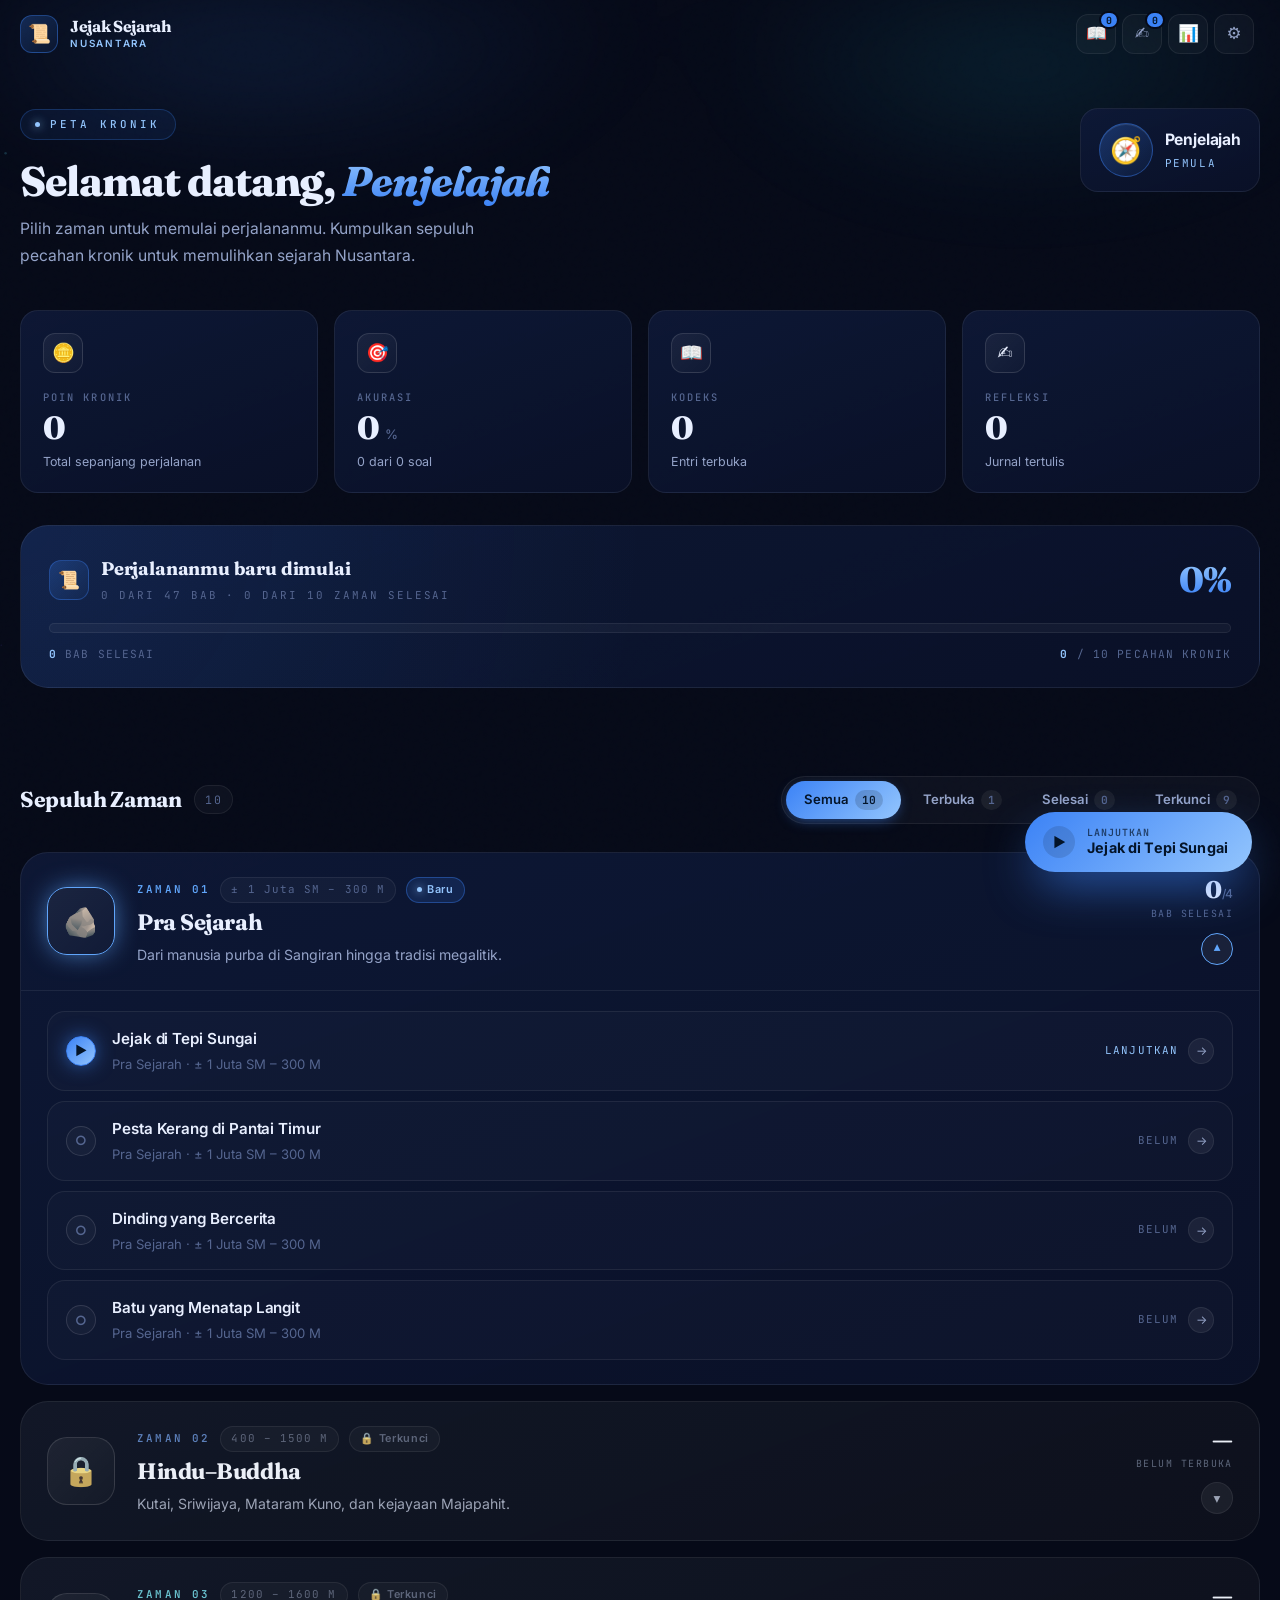
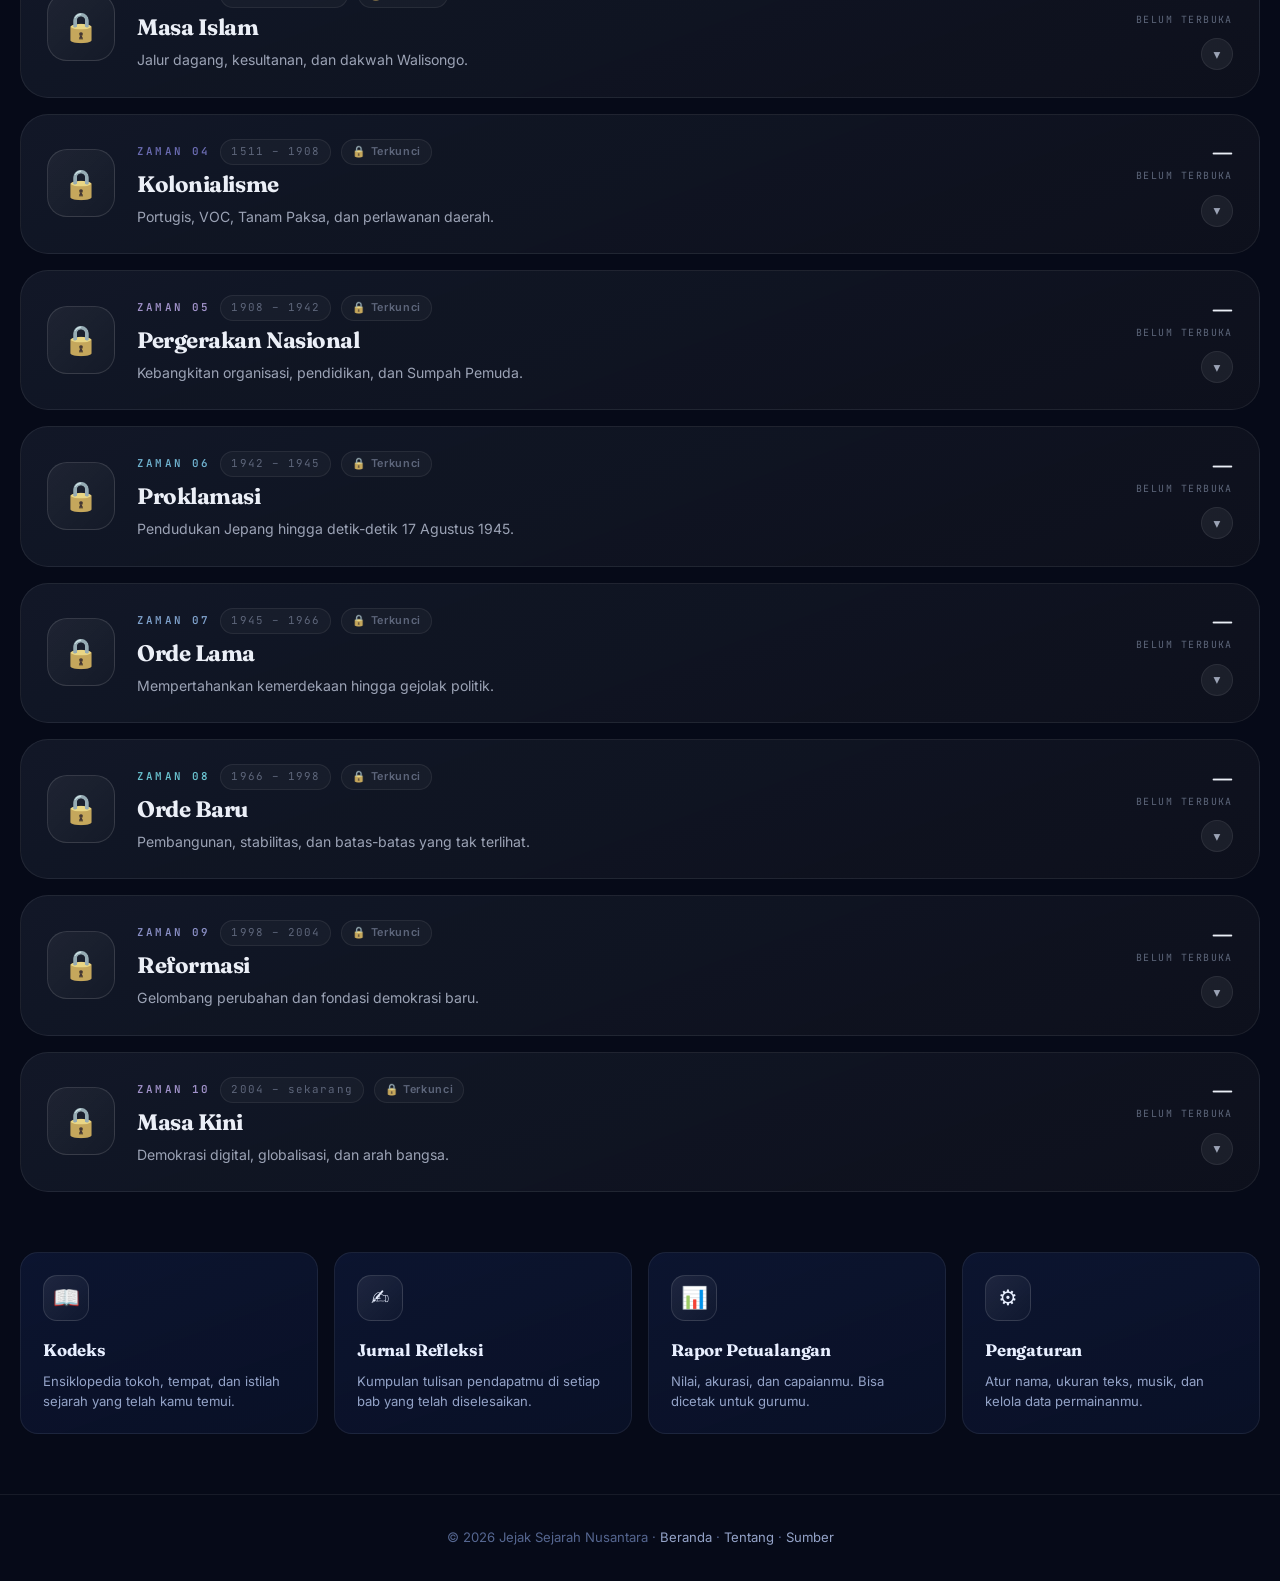
==== commit f5375f16: "Update dashboard.html" ====
--- a/dashboard.html
+++ b/dashboard.html
@@ -3,7 +3,7 @@
 <head>
 <meta charset="UTF-8" />
 <meta name="viewport" content="width=device-width, initial-scale=1, viewport-fit=cover" />
-<meta name="theme-color" content="#08090c" />
+<meta name="theme-color" content="#060a18" />
 <title>Peta Kronik — Jejak Sejarah Nusantara</title>
 <meta name="description" content="Peta Kronik: pilih zaman petualanganmu dalam Jejak Sejarah Nusantara." />
 
@@ -17,21 +17,24 @@
 
 <style>
 :root {
-  --ln-bg-0: #08090c;
-  --ln-bg-1: #0d0f14;
-  --ln-bg-2: #131720;
-  --ln-bg-3: #1a1f2b;
-  --ln-ink: #eef0f4;
-  --ln-ink-2: #9ba3b4;
-  --ln-ink-3: #5a6073;
-  --ln-gold: #d4af37;
-  --ln-gold-2: #f7d97a;
-  --ln-gold-3: #a3801c;
-  --ln-teal: #4fd1c5;
-  --ln-rose: #e85a71;
-  --ln-violet: #8b5cf6;
-  --ln-amber: #f59e0b;
-  --ln-green: #22c55e;
+  --ln-bg-0: #060a18;
+  --ln-bg-1: #0a1128;
+  --ln-bg-2: #0f1a3a;
+  --ln-bg-3: #16244f;
+  --ln-ink: #e8efff;
+  --ln-ink-2: #94a3c8;
+  --ln-ink-3: #556690;
+  /* Biru (aksen utama) */
+  --ln-gold: #3b82f6;
+  --ln-gold-2: #93c5fd;
+  --ln-gold-3: #1e40af;
+  /* Aksen pendukung (5 warna serasi) */
+  --ln-teal: #22d3ee;   /* cyan */
+  --ln-rose: #818cf8;   /* indigo */
+  --ln-violet: #a78bfa; /* violet */
+  --ln-amber: #34d399;  /* emerald */
+  --ln-sky: #38bdf8;    /* sky */
+  --ln-green: #22c55e;  /* status selesai */
   --ln-line: rgba(255,255,255,.07);
   --ln-line-2: rgba(255,255,255,.12);
   --ln-glass: rgba(255,255,255,.03);
@@ -62,17 +65,16 @@
   overflow-x: hidden;
   min-height: 100vh;
   position: relative;
+  cursor: auto;
 }
 
 body.no-scroll { overflow: hidden; }
-body.cursor-aktif .cursor-dot,
-body.cursor-aktif .cursor-ring { opacity: 1; }
 
 img { max-width: 100%; display: block; }
 button { font: inherit; color: inherit; cursor: pointer; border: none; background: none; }
-a { color: inherit; text-decoration: none; }
-
-::selection { background: var(--ln-gold); color: #1a1500; }
+a { color: inherit; text-decoration: none; cursor: pointer; }
+
+::selection { background: var(--ln-gold); color: #041428; }
 
 /* LOADER */
 #loader {
@@ -105,22 +107,6 @@
   letter-spacing: .3em; text-transform: uppercase; color: var(--ln-ink-3);
 }
 
-/* CURSOR */
-.cursor-dot, .cursor-ring {
-  position: fixed; top: 0; left: 0; pointer-events: none; z-index: 9999;
-  border-radius: 50%; transform: translate(-50%, -50%); opacity: 0;
-  transition: opacity .3s ease; mix-blend-mode: difference;
-}
-.cursor-dot { width: 6px; height: 6px; background: var(--ln-gold); transition: opacity .3s ease, transform .12s ease; }
-.cursor-ring {
-  width: 34px; height: 34px; border: 1.5px solid var(--ln-gold);
-  transition: opacity .3s, transform .25s, width .3s, height .3s, border-color .3s;
-}
-.cursor-ring.hover { width: 56px; height: 56px; border-color: var(--ln-teal); background: rgba(79,209,197,.08); }
-@media (hover: none), (max-width: 900px) {
-  .cursor-dot, .cursor-ring { display: none !important; }
-}
-
 /* SCROLL PROGRESS */
 #scroll-progress {
   position: fixed; top: 0; left: 0; height: 2px; width: 0%;
@@ -145,7 +131,7 @@
   border-bottom: 1px solid transparent;
 }
 .nav.scrolled {
-  background: rgba(8,9,12,.72);
+  background: rgba(6,10,24,.72);
   backdrop-filter: blur(20px) saturate(1.4);
   -webkit-backdrop-filter: blur(20px) saturate(1.4);
   border-bottom-color: var(--ln-line);
@@ -161,14 +147,14 @@
 .nav-logo-ikon {
   width: 38px; height: 38px; display: grid; place-items: center;
   font-size: 1.15rem; border-radius: 12px;
-  background: linear-gradient(135deg, rgba(212,175,55,.2), rgba(212,175,55,.05));
-  border: 1px solid rgba(212,175,55,.35);
+  background: linear-gradient(135deg, rgba(59,130,246,.25), rgba(59,130,246,.06));
+  border: 1px solid rgba(59,130,246,.4);
 }
 .nav-logo-teks { display: flex; flex-direction: column; line-height: 1.1; }
 .nav-logo-teks strong { font-family: var(--ln-font-display); font-size: 1rem; letter-spacing: -.02em; }
 .nav-logo-teks small {
   font-size: .62rem; letter-spacing: .18em; text-transform: uppercase;
-  color: var(--ln-gold); font-weight: 600; margin-top: 2px;
+  color: var(--ln-gold-2); font-weight: 600; margin-top: 2px;
 }
 .nav-aksi { display: flex; align-items: center; gap: 6px; }
 .nav-ikon-btn {
@@ -178,13 +164,13 @@
   transition: all .25s ease; position: relative;
 }
 .nav-ikon-btn:hover {
-  background: var(--ln-glass-2); border-color: var(--ln-gold);
+  background: var(--ln-glass-2); border-color: var(--ln-gold-2);
   color: var(--ln-gold-2); transform: translateY(-2px);
 }
 .nav-ikon-btn .badge {
   position: absolute; top: -4px; right: -4px; min-width: 18px; height: 18px;
   padding: 0 5px; border-radius: 100px;
-  background: var(--ln-gold); color: #1a1500;
+  background: var(--ln-gold); color: #041428;
   font-family: var(--ln-font-mono); font-size: .62rem; font-weight: 700;
   display: grid; place-items: center; border: 2px solid var(--ln-bg-0);
 }
@@ -199,8 +185,8 @@
 .dash-header::before {
   content: ""; position: absolute; top: 0; left: 0; right: 0; height: 480px;
   background:
-    radial-gradient(ellipse 50% 60% at 20% 0%, rgba(212,175,55,.15), transparent 60%),
-    radial-gradient(ellipse 40% 50% at 80% 10%, rgba(79,209,197,.08), transparent 60%);
+    radial-gradient(ellipse 50% 60% at 20% 0%, rgba(59,130,246,.18), transparent 60%),
+    radial-gradient(ellipse 40% 50% at 80% 10%, rgba(34,211,238,.12), transparent 60%);
   filter: blur(50px); pointer-events: none; z-index: 0;
 }
 
@@ -214,13 +200,13 @@
   display: inline-flex; align-items: center; gap: 10px;
   font-family: var(--ln-font-mono); font-size: .68rem;
   letter-spacing: .28em; text-transform: uppercase;
-  color: var(--ln-gold); font-weight: 500;
+  color: var(--ln-gold-2); font-weight: 500;
   padding: 6px 14px; border-radius: 100px;
-  background: rgba(212,175,55,.06); border: 1px solid rgba(212,175,55,.2);
+  background: rgba(59,130,246,.08); border: 1px solid rgba(59,130,246,.25);
 }
 .eyebrow::before {
-  content: ""; width: 5px; height: 5px; background: var(--ln-gold);
-  border-radius: 50%; box-shadow: 0 0 10px var(--ln-gold);
+  content: ""; width: 5px; height: 5px; background: var(--ln-gold-2);
+  border-radius: 50%; box-shadow: 0 0 10px var(--ln-gold-2);
   animation: titikDenyut 2s ease-in-out infinite;
 }
 @keyframes titikDenyut {
@@ -236,7 +222,7 @@
 }
 .sapaan h1 em {
   font-style: italic;
-  background: linear-gradient(180deg, var(--ln-gold-2), var(--ln-gold-3));
+  background: linear-gradient(180deg, var(--ln-gold-2), var(--ln-gold));
   -webkit-background-clip: text; background-clip: text; color: transparent;
 }
 .sapaan p { max-width: 520px; font-size: .98rem; line-height: 1.7; color: var(--ln-ink-2); margin: 0; }
@@ -244,19 +230,19 @@
 .sapaan-kanan {
   display: flex; align-items: center; gap: 12px; padding: 14px 18px;
   border-radius: var(--ln-r);
-  background: linear-gradient(160deg, rgba(19,23,32,.85), rgba(13,15,20,.95));
+  background: linear-gradient(160deg, rgba(15,26,58,.85), rgba(10,17,40,.95));
   border: 1px solid var(--ln-line); backdrop-filter: blur(20px);
   transition: all .3s ease;
 }
 .sapaan-kanan:hover {
-  border-color: rgba(212,175,55,.35); transform: translateY(-2px);
+  border-color: rgba(59,130,246,.4); transform: translateY(-2px);
   box-shadow: 0 14px 40px -12px rgba(0,0,0,.7);
 }
 .avatar {
   width: 54px; height: 54px; border-radius: 50%;
   display: grid; place-items: center; font-size: 1.6rem;
-  background: linear-gradient(135deg, rgba(212,175,55,.25), rgba(212,175,55,.05));
-  border: 1.5px solid rgba(212,175,55,.4);
+  background: linear-gradient(135deg, rgba(59,130,246,.28), rgba(59,130,246,.06));
+  border: 1.5px solid rgba(59,130,246,.45);
   box-shadow: inset 0 1px 0 rgba(255,255,255,.1);
   position: relative; overflow: hidden;
 }
@@ -274,7 +260,7 @@
 .avatar-info .nama { font-weight: 700; font-size: .98rem; letter-spacing: -.01em; }
 .avatar-info .status {
   font-family: var(--ln-font-mono); font-size: .68rem;
-  letter-spacing: .15em; text-transform: uppercase; color: var(--ln-gold);
+  letter-spacing: .15em; text-transform: uppercase; color: var(--ln-gold-2);
 }
 @media (max-width: 640px) { .sapaan-kanan { width: 100%; } }
 
@@ -289,21 +275,21 @@
 .stat-card {
   position: relative; padding: 22px 22px 20px;
   border-radius: var(--ln-r);
-  background: linear-gradient(160deg, rgba(19,23,32,.85), rgba(13,15,20,.95));
+  background: linear-gradient(160deg, rgba(15,26,58,.85), rgba(10,17,40,.95));
   border: 1px solid var(--ln-line); overflow: hidden;
   transition: all .35s cubic-bezier(.4,0,.2,1);
 }
 .stat-card::before {
   content: ""; position: absolute; inset: 0;
-  background: radial-gradient(circle at 100% 0%, var(--stat-warna, #d4af37), transparent 50%);
+  background: radial-gradient(circle at 100% 0%, var(--stat-warna, #3b82f6), transparent 50%);
   opacity: 0; transition: opacity .4s ease;
   pointer-events: none; mix-blend-mode: soft-light;
 }
 .stat-card:hover {
-  transform: translateY(-4px); border-color: var(--stat-warna, #d4af37);
+  transform: translateY(-4px); border-color: var(--stat-warna, #3b82f6);
   box-shadow: 0 16px 40px -12px rgba(0,0,0,.7);
 }
-.stat-card:hover::before { opacity: .25; }
+.stat-card:hover::before { opacity: .3; }
 
 .stat-ikon {
   width: 40px; height: 40px; border-radius: 12px;
@@ -313,8 +299,8 @@
   transition: all .35s ease;
 }
 .stat-card:hover .stat-ikon {
-  border-color: var(--stat-warna, #d4af37);
-  box-shadow: 0 0 20px -4px var(--stat-warna, #d4af37);
+  border-color: var(--stat-warna, #3b82f6);
+  box-shadow: 0 0 20px -4px var(--stat-warna, #3b82f6);
   transform: rotate(-6deg);
 }
 .stat-label {
@@ -338,8 +324,8 @@
   position: relative; padding: 28px 28px 24px;
   border-radius: var(--ln-r-lg);
   background:
-    radial-gradient(circle at 0% 0%, rgba(212,175,55,.08), transparent 50%),
-    linear-gradient(160deg, rgba(19,23,32,.85), rgba(13,15,20,.95));
+    radial-gradient(circle at 0% 0%, rgba(59,130,246,.12), transparent 50%),
+    linear-gradient(160deg, rgba(15,26,58,.85), rgba(10,17,40,.95));
   border: 1px solid var(--ln-line); overflow: hidden;
   margin-bottom: 48px; z-index: 1;
 }
@@ -351,8 +337,8 @@
 .progress-judul .ikon {
   width: 40px; height: 40px; border-radius: 12px;
   display: grid; place-items: center; font-size: 1.1rem;
-  background: linear-gradient(135deg, rgba(212,175,55,.2), rgba(212,175,55,.04));
-  border: 1px solid rgba(212,175,55,.3);
+  background: linear-gradient(135deg, rgba(59,130,246,.25), rgba(59,130,246,.05));
+  border: 1px solid rgba(59,130,246,.35);
 }
 .progress-judul h2 {
   font-family: var(--ln-font-display); font-size: 1.15rem;
@@ -366,7 +352,7 @@
 .progress-persen {
   font-family: var(--ln-font-display); font-size: 2.2rem;
   font-weight: 800; line-height: 1; letter-spacing: -.03em;
-  background: linear-gradient(180deg, var(--ln-gold-2), var(--ln-gold-3));
+  background: linear-gradient(180deg, var(--ln-gold-2), var(--ln-gold));
   -webkit-background-clip: text; background-clip: text; color: transparent;
 }
 .progress-track {
@@ -377,7 +363,7 @@
 .progress-isi {
   height: 100%; width: 0%; border-radius: 100px;
   background: linear-gradient(90deg, var(--ln-gold), var(--ln-gold-2), var(--ln-teal));
-  box-shadow: 0 0 20px rgba(212,175,55,.5);
+  box-shadow: 0 0 20px rgba(59,130,246,.6);
   transition: width 1.4s cubic-bezier(.22,1,.36,1);
   position: relative;
 }
@@ -424,7 +410,7 @@
 .filter-tab:hover { color: var(--ln-ink); }
 .filter-tab.aktif {
   background: linear-gradient(135deg, var(--ln-gold), var(--ln-gold-2));
-  color: #1a1500; box-shadow: 0 4px 14px -4px rgba(212,175,55,.5);
+  color: #041428; box-shadow: 0 4px 14px -4px rgba(59,130,246,.6);
 }
 .filter-tab .jml {
   font-family: var(--ln-font-mono); font-size: .7rem;
@@ -441,22 +427,22 @@
 .era-list { display: flex; flex-direction: column; gap: 16px; margin-bottom: 60px; }
 .era-card {
   position: relative; border-radius: var(--ln-r-lg);
-  background: linear-gradient(160deg, rgba(19,23,32,.85), rgba(13,15,20,.95));
+  background: linear-gradient(160deg, rgba(15,26,58,.85), rgba(10,17,40,.95));
   border: 1px solid var(--ln-line); overflow: hidden;
   transition: all .4s cubic-bezier(.4,0,.2,1); z-index: 1;
 }
 .era-card::before {
   content: ""; position: absolute; inset: 0;
-  background: radial-gradient(circle at 0% 50%, var(--era-warna, #d4af37), transparent 55%);
+  background: radial-gradient(circle at 0% 50%, var(--era-warna, #3b82f6), transparent 55%);
   opacity: 0; transition: opacity .5s ease;
   mix-blend-mode: soft-light; pointer-events: none;
 }
 .era-card:not(.terkunci):hover {
-  border-color: var(--era-warna, #d4af37);
+  border-color: var(--era-warna, #3b82f6);
   transform: translateY(-3px);
   box-shadow: 0 24px 60px -20px rgba(0,0,0,.8);
 }
-.era-card:not(.terkunci):hover::before { opacity: .18; }
+.era-card:not(.terkunci):hover::before { opacity: .22; }
 .era-card.selesai { border-color: rgba(34,197,94,.35); }
 .era-card.terkunci { opacity: .55; filter: grayscale(.5); }
 
@@ -483,8 +469,8 @@
 }
 .era-card:not(.terkunci):hover .era-medali::after { transform: translateX(100%); }
 .era-card:not(.terkunci) .era-medali {
-  border-color: var(--era-warna, #d4af37);
-  box-shadow: 0 0 28px -6px var(--era-warna, #d4af37);
+  border-color: var(--era-warna, #3b82f6);
+  box-shadow: 0 0 28px -6px var(--era-warna, #3b82f6);
 }
 .era-card.selesai .era-medali {
   border-color: var(--ln-green);
@@ -499,7 +485,7 @@
 .era-no {
   font-family: var(--ln-font-mono); font-size: .68rem;
   letter-spacing: .2em; text-transform: uppercase;
-  color: var(--era-warna, #d4af37); font-weight: 600;
+  color: var(--era-warna, #93c5fd); font-weight: 600;
 }
 .era-periode {
   font-family: var(--ln-font-mono); font-size: .68rem;
@@ -513,12 +499,12 @@
   padding: 3px 10px; border-radius: 100px;
 }
 .era-badge.baru {
-  background: rgba(212,175,55,.15); color: var(--ln-gold-2);
-  border: 1px solid rgba(212,175,55,.4);
+  background: rgba(59,130,246,.15); color: var(--ln-gold-2);
+  border: 1px solid rgba(59,130,246,.4);
 }
 .era-badge.baru::before {
-  content: ""; width: 5px; height: 5px; background: var(--ln-gold);
-  border-radius: 50%; box-shadow: 0 0 8px var(--ln-gold);
+  content: ""; width: 5px; height: 5px; background: var(--ln-gold-2);
+  border-radius: 50%; box-shadow: 0 0 8px var(--ln-gold-2);
   animation: titikDenyut 1.6s ease-in-out infinite;
 }
 .era-badge.selesai {
@@ -565,8 +551,8 @@
 }
 .era-card.buka .era-chevron {
   transform: rotate(180deg);
-  border-color: var(--era-warna, #d4af37);
-  color: var(--era-warna, #d4af37);
+  border-color: var(--era-warna, #3b82f6);
+  color: var(--era-warna, #3b82f6);
 }
 @media (max-width: 780px) {
   .era-header { grid-template-columns: auto 1fr; padding: 20px; gap: 16px; }
@@ -603,7 +589,7 @@
 }
 .bab-item:hover:not(.terkunci) {
   background: rgba(255,255,255,.05);
-  border-color: var(--era-warna, #d4af37);
+  border-color: var(--era-warna, #3b82f6);
   transform: translateX(6px);
 }
 .bab-item.terkunci { opacity: .45; cursor: not-allowed; }
@@ -622,8 +608,8 @@
 }
 .bab-item.sekarang .bab-check {
   background: linear-gradient(135deg, var(--ln-gold), var(--ln-gold-2));
-  border-color: var(--ln-gold); color: #1a1500;
-  box-shadow: 0 0 20px -2px rgba(212,175,55,.7);
+  border-color: var(--ln-gold); color: #041428;
+  box-shadow: 0 0 20px -2px rgba(59,130,246,.8);
   animation: babPulse 2s ease-in-out infinite;
 }
 @keyframes babPulse { 0%,100% { transform: scale(1); } 50% { transform: scale(1.08); } }
@@ -650,8 +636,8 @@
   color: var(--ln-ink-2); transition: all .3s ease;
 }
 .bab-item:hover:not(.terkunci) .bab-arrow {
-  background: var(--era-warna, #d4af37);
-  border-color: var(--era-warna, #d4af37); color: #0d0f14;
+  background: var(--era-warna, #3b82f6);
+  border-color: var(--era-warna, #3b82f6); color: #041428;
 }
 @media (max-width: 640px) {
   .era-bab-inner { padding: 16px; }
@@ -670,7 +656,7 @@
 .aksi-card {
   display: flex; flex-direction: column; align-items: flex-start;
   padding: 22px; border-radius: var(--ln-r);
-  background: linear-gradient(160deg, rgba(19,23,32,.7), rgba(13,15,20,.9));
+  background: linear-gradient(160deg, rgba(15,26,58,.7), rgba(10,17,40,.9));
   border: 1px solid var(--ln-line);
   transition: all .35s cubic-bezier(.4,0,.2,1);
   text-decoration: none; color: inherit;
@@ -678,13 +664,13 @@
 }
 .aksi-card::before {
   content: ""; position: absolute; inset: 0;
-  background: radial-gradient(circle at 100% 0%, var(--aksi-warna, #d4af37), transparent 55%);
+  background: radial-gradient(circle at 100% 0%, var(--aksi-warna, #3b82f6), transparent 55%);
   opacity: 0; transition: opacity .4s ease;
   mix-blend-mode: soft-light; pointer-events: none;
 }
 .aksi-card:hover {
   transform: translateY(-5px);
-  border-color: var(--aksi-warna, #d4af37);
+  border-color: var(--aksi-warna, #3b82f6);
   box-shadow: 0 20px 50px -15px rgba(0,0,0,.8);
 }
 .aksi-card:hover::before { opacity: .3; }
@@ -696,8 +682,8 @@
   transition: all .35s ease;
 }
 .aksi-card:hover .aksi-ikon {
-  border-color: var(--aksi-warna, #d4af37);
-  box-shadow: 0 0 24px -6px var(--aksi-warna, #d4af37);
+  border-color: var(--aksi-warna, #3b82f6);
+  box-shadow: 0 0 24px -6px var(--aksi-warna, #3b82f6);
   transform: rotate(-8deg) scale(1.05);
 }
 .aksi-card h3 {
@@ -712,17 +698,17 @@
   display: flex; align-items: center; gap: 12px;
   padding: 14px 24px 14px 18px; border-radius: 100px;
   background: linear-gradient(135deg, var(--ln-gold), var(--ln-gold-2));
-  color: #1a1500; font-weight: 700; font-size: .9rem;
+  color: #041428; font-weight: 700; font-size: .9rem;
   letter-spacing: .01em;
-  box-shadow: 0 20px 50px -12px rgba(212,175,55,.7), 0 0 0 0 rgba(212,175,55,.5);
+  box-shadow: 0 20px 50px -12px rgba(59,130,246,.75), 0 0 0 0 rgba(59,130,246,.5);
   transition: all .35s cubic-bezier(.4,0,.2,1);
   text-decoration: none;
   animation: floatPulse 3s ease-in-out infinite;
   overflow: hidden;
 }
 @keyframes floatPulse {
-  0%,100% { box-shadow: 0 20px 50px -12px rgba(212,175,55,.7), 0 0 0 0 rgba(212,175,55,.5); }
-  50% { box-shadow: 0 20px 50px -12px rgba(212,175,55,.9), 0 0 0 12px rgba(212,175,55,0); }
+  0%,100% { box-shadow: 0 20px 50px -12px rgba(59,130,246,.75), 0 0 0 0 rgba(59,130,246,.5); }
+  50% { box-shadow: 0 20px 50px -12px rgba(59,130,246,.95), 0 0 0 12px rgba(59,130,246,0); }
 }
 .btn-lanjut-float:hover { transform: translateY(-3px) scale(1.03); }
 .btn-lanjut-float::before {
@@ -806,8 +792,6 @@
 </div>
 
 <div id="scroll-progress" aria-hidden="true"></div>
-<div class="cursor-dot" id="cursor-dot" aria-hidden="true"></div>
-<div class="cursor-ring" id="cursor-ring" aria-hidden="true"></div>
 <canvas id="partikel" aria-hidden="true"></canvas>
 
 <nav class="nav" id="nav" aria-label="Navigasi dashboard">
@@ -851,25 +835,25 @@
     </div>
 
     <div class="stat-grid">
-      <div class="stat-card reveal d1" style="--stat-warna:#d4af37">
+      <div class="stat-card reveal d1" style="--stat-warna:#3b82f6">
         <div class="stat-ikon" aria-hidden="true">🪙</div>
         <div class="stat-label">Poin Kronik</div>
         <div class="stat-nilai" id="stat-poin">0</div>
         <div class="stat-sub">Total sepanjang perjalanan</div>
       </div>
-      <div class="stat-card reveal d2" style="--stat-warna:#4fd1c5">
+      <div class="stat-card reveal d2" style="--stat-warna:#22d3ee">
         <div class="stat-ikon" aria-hidden="true">🎯</div>
         <div class="stat-label">Akurasi</div>
         <div class="stat-nilai"><span id="stat-akurasi">0</span><small>%</small></div>
         <div class="stat-sub" id="stat-akurasi-detail">0 dari 0 soal</div>
       </div>
-      <div class="stat-card reveal d3" style="--stat-warna:#8b5cf6">
+      <div class="stat-card reveal d3" style="--stat-warna:#a78bfa">
         <div class="stat-ikon" aria-hidden="true">📖</div>
         <div class="stat-label">Kodeks</div>
         <div class="stat-nilai" id="stat-kodeks">0</div>
         <div class="stat-sub">Entri terbuka</div>
       </div>
-      <div class="stat-card reveal d4" style="--stat-warna:#e85a71">
+      <div class="stat-card reveal d4" style="--stat-warna:#818cf8">
         <div class="stat-ikon" aria-hidden="true">✍️</div>
         <div class="stat-label">Refleksi</div>
         <div class="stat-nilai" id="stat-jurnal">0</div>
@@ -916,22 +900,22 @@
   <div class="era-list" id="era-list"></div>
 
   <div class="aksi-cepat">
-    <a class="aksi-card reveal d1" href="kodeks.html" style="--aksi-warna:#4fd1c5">
+    <a class="aksi-card reveal d1" href="kodeks.html" style="--aksi-warna:#22d3ee">
       <div class="aksi-ikon" aria-hidden="true">📖</div>
       <h3>Kodeks</h3>
       <p>Ensiklopedia tokoh, tempat, dan istilah sejarah yang telah kamu temui.</p>
     </a>
-    <a class="aksi-card reveal d2" href="jurnal.html" style="--aksi-warna:#8b5cf6">
+    <a class="aksi-card reveal d2" href="jurnal.html" style="--aksi-warna:#a78bfa">
       <div class="aksi-ikon" aria-hidden="true">✍️</div>
       <h3>Jurnal Refleksi</h3>
       <p>Kumpulan tulisan pendapatmu di setiap bab yang telah diselesaikan.</p>
     </a>
-    <a class="aksi-card reveal d3" href="rapor.html" style="--aksi-warna:#d4af37">
+    <a class="aksi-card reveal d3" href="rapor.html" style="--aksi-warna:#3b82f6">
       <div class="aksi-ikon" aria-hidden="true">📊</div>
       <h3>Rapor Petualangan</h3>
       <p>Nilai, akurasi, dan capaianmu. Bisa dicetak untuk gurumu.</p>
     </a>
-    <a class="aksi-card reveal d4" href="pengaturan.html" style="--aksi-warna:#e85a71">
+    <a class="aksi-card reveal d4" href="pengaturan.html" style="--aksi-warna:#818cf8">
       <div class="aksi-ikon" aria-hidden="true">⚙️</div>
       <h3>Pengaturan</h3>
       <p>Atur nama, ukuran teks, musik, dan kelola data permainanmu.</p>
@@ -957,30 +941,30 @@
 </footer>
 
 <script>
-/* FALLBACK MANIFEST */
+/* FALLBACK MANIFEST — palet biru + 5 aksen serasi */
 if (!window.ERA_MANIFEST) {
   window.ERA_MANIFEST = [
-    { id:"era01", no:1, judul:"Pra Sejarah", periode:"± 1 Juta SM – 300 M", ikon:"🪨", warna:"#8a7a5c", ringkas:"Dari manusia purba di Sangiran hingga tradisi megalitik.", folder:"era/01-prasejarah/", bab:[
+    { id:"era01", no:1, judul:"Pra Sejarah", periode:"± 1 Juta SM – 300 M", ikon:"🪨", warna:"#60a5fa", ringkas:"Dari manusia purba di Sangiran hingga tradisi megalitik.", folder:"era/01-prasejarah/", bab:[
       {id:"bab1",file:"bab-1.html",judul:"Jejak di Tepi Sungai"},
       {id:"bab2",file:"bab-2.html",judul:"Pesta Kerang di Pantai Timur"},
       {id:"bab3",file:"bab-3.html",judul:"Dinding yang Bercerita"},
       {id:"bab4",file:"bab-4.html",judul:"Batu yang Menatap Langit"}
     ]},
-    { id:"era02", no:2, judul:"Hindu–Buddha", periode:"400 – 1500 M", ikon:"🛕", warna:"#c9a227", ringkas:"Kutai, Sriwijaya, Mataram Kuno, dan kejayaan Majapahit.", folder:"era/02-hindu-buddha/", bab:[
+    { id:"era02", no:2, judul:"Hindu–Buddha", periode:"400 – 1500 M", ikon:"🛕", warna:"#3b82f6", ringkas:"Kutai, Sriwijaya, Mataram Kuno, dan kejayaan Majapahit.", folder:"era/02-hindu-buddha/", bab:[
       {id:"bab1",file:"bab-1.html",judul:"Tujuh Tiang Bertulis"},
       {id:"bab2",file:"bab-2.html",judul:"Kota Seribu Sungai"},
       {id:"bab3",file:"bab-3.html",judul:"Batu di Tengah Sawah"},
       {id:"bab4",file:"bab-4.html",judul:"Candi untuk Para Dewa"},
       {id:"bab5",file:"bab-5.html",judul:"Sumpah di Bawah Pohon"}
     ]},
-    { id:"era03", no:3, judul:"Masa Islam", periode:"1200 – 1600 M", ikon:"🕌", warna:"#4fd1c5", ringkas:"Jalur dagang, kesultanan, dan dakwah Walisongo.", folder:"era/03-islam/", bab:[
+    { id:"era03", no:3, judul:"Masa Islam", periode:"1200 – 1600 M", ikon:"🕌", warna:"#22d3ee", ringkas:"Jalur dagang, kesultanan, dan dakwah Walisongo.", folder:"era/03-islam/", bab:[
       {id:"bab1",file:"bab-1.html",judul:"Kapal dari Negeri Jauh"},
       {id:"bab2",file:"bab-2.html",judul:"Batu Nisan Sultan"},
       {id:"bab3",file:"bab-3.html",judul:"Masjid Tanpa Kubah"},
       {id:"bab4",file:"bab-4.html",judul:"Sunan di Tepi Kali"},
       {id:"bab5",file:"bab-5.html",judul:"Pasar, Pesantren, dan Pesisir"}
     ]},
-    { id:"era04", no:4, judul:"Kolonialisme", periode:"1511 – 1908", ikon:"⛵", warna:"#e85a71", ringkas:"Portugis, VOC, Tanam Paksa, dan perlawanan daerah.", folder:"era/04-kolonial/", bab:[
+    { id:"era04", no:4, judul:"Kolonialisme", periode:"1511 – 1908", ikon:"⛵", warna:"#6366f1", ringkas:"Portugis, VOC, Tanam Paksa, dan perlawanan daerah.", folder:"era/04-kolonial/", bab:[
       {id:"bab1",file:"bab-1.html",judul:"Meriam di Selat Malaka"},
       {id:"bab2",file:"bab-2.html",judul:"Kantor Dagang di Jayakarta"},
       {id:"bab3",file:"bab-3.html",judul:"Surat untuk Gubernur Jenderal"},
@@ -988,40 +972,40 @@
       {id:"bab5",file:"bab-5.html",judul:"Perang di Tanah Jawa"},
       {id:"bab6",file:"bab-6.html",judul:"Serambi Mekah Melawan"}
     ]},
-    { id:"era05", no:5, judul:"Pergerakan Nasional", periode:"1908 – 1942", ikon:"📰", warna:"#5b8def", ringkas:"Kebangkitan organisasi, pendidikan, dan Sumpah Pemuda.", folder:"era/05-pergerakan/", bab:[
+    { id:"era05", no:5, judul:"Pergerakan Nasional", periode:"1908 – 1942", ikon:"📰", warna:"#a78bfa", ringkas:"Kebangkitan organisasi, pendidikan, dan Sumpah Pemuda.", folder:"era/05-pergerakan/", bab:[
       {id:"bab1",file:"bab-1.html",judul:"Dokter dari STOVIA"},
       {id:"bab2",file:"bab-2.html",judul:"Serikat yang Tumbuh"},
       {id:"bab3",file:"bab-3.html",judul:"Sekolah untuk Semua"},
       {id:"bab4",file:"bab-4.html",judul:"Satu Nusa, Satu Bangsa"},
       {id:"bab5",file:"bab-5.html",judul:"Suara dari Ruang Kelas"}
     ]},
-    { id:"era06", no:6, judul:"Proklamasi", periode:"1942 – 1945", ikon:"🎌", warna:"#ef4444", ringkas:"Pendudukan Jepang hingga detik-detik 17 Agustus 1945.", folder:"era/06-proklamasi/", bab:[
+    { id:"era06", no:6, judul:"Proklamasi", periode:"1942 – 1945", ikon:"🎌", warna:"#38bdf8", ringkas:"Pendudukan Jepang hingga detik-detik 17 Agustus 1945.", folder:"era/06-proklamasi/", bab:[
       {id:"bab1",file:"bab-1.html",judul:"Bayang-Bayang Matahari Terbit"},
       {id:"bab2",file:"bab-2.html",judul:"Rapat di Balik Pintu"},
       {id:"bab3",file:"bab-3.html",judul:"Malam di Rengasdengklok"},
       {id:"bab4",file:"bab-4.html",judul:"Pukul Sepuluh Pagi"}
     ]},
-    { id:"era07", no:7, judul:"Orde Lama", periode:"1945 – 1966", ikon:"🏛️", warna:"#f59e0b", ringkas:"Mempertahankan kemerdekaan hingga gejolak politik.", folder:"era/07-orde-lama/", bab:[
+    { id:"era07", no:7, judul:"Orde Lama", periode:"1945 – 1966", ikon:"🏛️", warna:"#60a5fa", ringkas:"Mempertahankan kemerdekaan hingga gejolak politik.", folder:"era/07-orde-lama/", bab:[
       {id:"bab1",file:"bab-1.html",judul:"Bambu Runcing dan Bedil"},
       {id:"bab2",file:"bab-2.html",judul:"Meja Bundar"},
       {id:"bab3",file:"bab-3.html",judul:"Pemilu Pertama"},
       {id:"bab4",file:"bab-4.html",judul:"Demokrasi Terpimpin"},
       {id:"bab5",file:"bab-5.html",judul:"Malam yang Panjang"}
     ]},
-    { id:"era08", no:8, judul:"Orde Baru", periode:"1966 – 1998", ikon:"🏗️", warna:"#84cc16", ringkas:"Pembangunan, stabilitas, dan batas-batas yang tak terlihat.", folder:"era/08-orde-baru/", bab:[
+    { id:"era08", no:8, judul:"Orde Baru", periode:"1966 – 1998", ikon:"🏗️", warna:"#22d3ee", ringkas:"Pembangunan, stabilitas, dan batas-batas yang tak terlihat.", folder:"era/08-orde-baru/", bab:[
       {id:"bab1",file:"bab-1.html",judul:"Surat Perintah"},
       {id:"bab2",file:"bab-2.html",judul:"Rencana Lima Tahun"},
       {id:"bab3",file:"bab-3.html",judul:"Lumbung yang Penuh"},
       {id:"bab4",file:"bab-4.html",judul:"Suara yang Dibungkam"},
       {id:"bab5",file:"bab-5.html",judul:"Rupiah yang Jatuh"}
     ]},
-    { id:"era09", no:9, judul:"Reformasi", periode:"1998 – 2004", ikon:"✊", warna:"#8b5cf6", ringkas:"Gelombang perubahan dan fondasi demokrasi baru.", folder:"era/09-reformasi/", bab:[
+    { id:"era09", no:9, judul:"Reformasi", periode:"1998 – 2004", ikon:"✊", warna:"#818cf8", ringkas:"Gelombang perubahan dan fondasi demokrasi baru.", folder:"era/09-reformasi/", bab:[
       {id:"bab1",file:"bab-1.html",judul:"Hujan di Bulan Mei"},
       {id:"bab2",file:"bab-2.html",judul:"Tangga Gedung Rakyat"},
       {id:"bab3",file:"bab-3.html",judul:"Menulis Ulang Hukum Dasar"},
       {id:"bab4",file:"bab-4.html",judul:"Kotak Suara Terbuka"}
     ]},
-    { id:"era10", no:10, judul:"Masa Kini", periode:"2004 – sekarang", ikon:"🌐", warna:"#06b6d4", ringkas:"Demokrasi digital, globalisasi, dan arah bangsa.", folder:"era/10-masa-kini/", bab:[
+    { id:"era10", no:10, judul:"Masa Kini", periode:"2004 – sekarang", ikon:"🌐", warna:"#a78bfa", ringkas:"Demokrasi digital, globalisasi, dan arah bangsa.", folder:"era/10-masa-kini/", bab:[
       {id:"bab1",file:"bab-1.html",judul:"Layar di Kantong"},
       {id:"bab2",file:"bab-2.html",judul:"Desa yang Terhubung"},
       {id:"bab3",file:"bab-3.html",judul:"Batik di Panggung Dunia"},
@@ -1042,27 +1026,6 @@
     document.body.classList.remove("no-scroll");
     setTimeout(() => l.remove(), 700);
   }, 700);
-})();
-
-/* CURSOR */
-(function cursor(){
-  if (matchMedia("(hover: none)").matches) return;
-  const dot = $("#cursor-dot"), ring = $("#cursor-ring");
-  let mx = innerWidth/2, my = innerHeight/2, rx = mx, ry = my;
-  document.addEventListener("mousemove", e => {
-    mx = e.clientX; my = e.clientY;
-    document.body.classList.add("cursor-aktif");
-    dot.style.transform = `translate(${mx}px,${my}px) translate(-50%,-50%)`;
-  });
-  (function loop(){
-    rx += (mx-rx)*0.16; ry += (my-ry)*0.16;
-    ring.style.transform = `translate(${rx}px,${ry}px) translate(-50%,-50%)`;
-    requestAnimationFrame(loop);
-  })();
-  const hov = "a,button,.era-card,.bab-item,.stat-card,.aksi-card,.filter-tab";
-  document.addEventListener("mouseover", e => { if(e.target.closest(hov)) ring.classList.add("hover"); });
-  document.addEventListener("mouseout", e => { if(e.target.closest(hov)) ring.classList.remove("hover"); });
-  document.addEventListener("mouseleave", () => document.body.classList.remove("cursor-aktif"));
 })();
 
 /* SCROLL UI */
@@ -1078,7 +1041,7 @@
   upd();
 })();
 
-/* PARTIKEL */
+/* PARTIKEL — palet biru + 5 aksen serasi */
 (function partikel(){
   const cv = $("#partikel");
   if (!cv || matchMedia("(prefers-reduced-motion: reduce)").matches) return;
@@ -1087,6 +1050,8 @@
   const N = innerWidth < 720 ? 24 : 50;
   function resize(){ W = cv.width = innerWidth; H = cv.height = innerHeight; }
   resize(); addEventListener("resize", resize);
+  /* Hues: biru(217), biru muda(213), cyan(190), indigo(235), violet(258) */
+  const HUES = [217, 213, 190, 235, 258];
   function buat(){
     return {
       x: Math.random()*W, y: Math.random()*H,
@@ -1095,7 +1060,7 @@
       vy: -Math.random()*0.22-0.05,
       a: Math.random()*Math.PI*2,
       va: (Math.random()-.5)*0.02,
-      hue: Math.random()>.55 ? 45 : 170
+      hue: HUES[Math.floor(Math.random()*HUES.length)]
     };
   }
   for (let i=0;i<N;i++) parts.push(buat());
@@ -1108,9 +1073,9 @@
       const al = 0.3 + Math.sin(p.a)*0.3;
       ctx.beginPath();
       ctx.arc(p.x,p.y,p.r,0,Math.PI*2);
-      ctx.fillStyle = `hsla(${p.hue},80%,65%,${al})`;
+      ctx.fillStyle = `hsla(${p.hue},85%,65%,${al})`;
       ctx.shadowBlur = 8;
-      ctx.shadowColor = `hsla(${p.hue},80%,60%,${al*0.8})`;
+      ctx.shadowColor = `hsla(${p.hue},85%,60%,${al*0.8})`;
       ctx.fill();
     });
     requestAnimationFrame(loop);
@@ -1239,7 +1204,7 @@
 
     const card = document.createElement("article");
     card.className = "era-card reveal" + (status === "terkunci" ? " terkunci" : "") + (status === "selesai" ? " selesai" : "");
-    card.style.setProperty("--era-warna", era.warna || "#d4af37");
+    card.style.setProperty("--era-warna", era.warna || "#3b82f6");
     card.dataset.eraId = era.id;
     card.style.transitionDelay = Math.min(idx * 0.05, 0.4) + "s";
 
--- a/assets/css/base.css
+++ b/assets/css/base.css
@@ -0,0 +1,12 @@
+jejak-sejarah-nusantara/
+├── .nojekyll
+├── index.html
+├── dashboard.html
+├── assets/
+│   ├── css/
+│   │   ├── base.css
+│   │   └── ui.css
+│   └── js/
+│       ├── core.js
+│       └── data/
+│           └── manifest.js
--- a/assets/css/ui.css
+++ b/assets/css/ui.css
@@ -0,0 +1,243 @@
+/* =========================================================
+   ui.css — Tombol, Kartu, Modal, Toast, Chip
+   Jejak Sejarah Nusantara
+   ========================================================= */
+
+/* ============ TOMBOL ============ */
+.tombol {
+  display: inline-flex;
+  align-items: center;
+  justify-content: center;
+  gap: 8px;
+  padding: 13px 26px;
+  border-radius: 100px;
+  font-weight: 700;
+  font-size: .95rem;
+  letter-spacing: .02em;
+  transition: transform .16s ease, box-shadow .16s ease, background .16s ease;
+  border: 1px solid transparent;
+  white-space: nowrap;
+  text-decoration: none;
+}
+.tombol:active { transform: scale(.97); }
+
+.tombol-utama {
+  background: linear-gradient(135deg, var(--emas), var(--emas-2));
+  color: #221c05;
+  box-shadow: 0 6px 20px rgba(201,162,39,.32);
+}
+.tombol-utama:hover {
+  box-shadow: 0 8px 28px rgba(201,162,39,.5);
+  text-decoration: none;
+}
+
+.tombol-aksen {
+  background: linear-gradient(135deg, #2f8b84, var(--aksen));
+  color: #04201e;
+}
+
+.tombol-garis {
+  border-color: var(--garis);
+  background: var(--bg-2);
+  color: var(--teks);
+}
+.tombol-garis:hover {
+  border-color: var(--emas);
+  color: var(--emas-2);
+  text-decoration: none;
+}
+
+.tombol-hantu {
+  color: var(--teks-2);
+  padding: 10px 16px;
+}
+.tombol-hantu:hover {
+  color: var(--teks);
+  background: var(--bg-2);
+  border-radius: 100px;
+  text-decoration: none;
+}
+
+.tombol:disabled {
+  opacity: .4;
+  cursor: not-allowed;
+  transform: none;
+}
+.tombol-lebar { width: 100%; }
+
+/* ============ TOMBOL OPSI (pilihan jawaban) ============ */
+.tombol-opsi {
+  display: block;
+  width: 100%;
+  text-align: left;
+  padding: 16px 20px;
+  border-radius: var(--r);
+  border: 1.5px solid var(--garis);
+  background: var(--bg-2);
+  color: var(--teks);
+  font-size: 1rem;
+  line-height: 1.5;
+  transition: all .16s ease;
+}
+.tombol-opsi:hover:not(:disabled) {
+  border-color: var(--emas);
+  background: var(--bg-3);
+  transform: translateX(4px);
+}
+.tombol-opsi .nomor {
+  display: inline-flex;
+  align-items: center;
+  justify-content: center;
+  width: 26px;
+  height: 26px;
+  border-radius: 50%;
+  background: var(--bg-3);
+  border: 1px solid var(--garis);
+  font-size: .78rem;
+  font-weight: 700;
+  margin-right: 12px;
+  flex-shrink: 0;
+}
+.tombol-opsi.benar {
+  border-color: #3f9e5f;
+  background: rgba(63,158,95,.14);
+}
+.tombol-opsi.salah {
+  border-color: var(--merah);
+  background: rgba(180,67,47,.14);
+}
+.tombol-opsi.benar .nomor { background: #3f9e5f; border-color: #3f9e5f; color: #fff; }
+.tombol-opsi.salah .nomor { background: var(--merah); border-color: var(--merah); color: #fff; }
+
+/* ============ BILAH ATAS ============ */
+.bilah-atas {
+  position: sticky;
+  top: 0;
+  z-index: 50;
+  background: rgba(14,17,22,.92);
+  backdrop-filter: blur(12px);
+  -webkit-backdrop-filter: blur(12px);
+  border-bottom: 1px solid var(--garis);
+  padding: 10px 0;
+}
+.bilah-atas .wadah {
+  display: flex;
+  align-items: center;
+  justify-content: space-between;
+  gap: 12px;
+}
+.judul-bilah {
+  font-family: var(--font-narasi);
+  font-size: 1rem;
+  font-weight: 700;
+}
+.sub-bilah {
+  font-size: .74rem;
+  color: var(--teks-2);
+  letter-spacing: .08em;
+  text-transform: uppercase;
+}
+
+/* ============ BAR PROGRES ============ */
+.bar {
+  height: 8px;
+  background: var(--bg-3);
+  border-radius: 100px;
+  overflow: hidden;
+  border: 1px solid var(--garis);
+}
+.bar-isi {
+  height: 100%;
+  background: linear-gradient(90deg, var(--emas), var(--emas-2));
+  border-radius: 100px;
+  transition: width .5s cubic-bezier(.4,0,.2,1);
+}
+
+/* ============ TOAST ============ */
+#toast-wadah {
+  position: fixed;
+  left: 50%;
+  bottom: 24px;
+  transform: translateX(-50%);
+  z-index: 9999;
+  display: flex;
+  flex-direction: column;
+  gap: 10px;
+  width: min(92vw, 420px);
+  pointer-events: none;
+}
+.toast {
+  background: var(--bg-3);
+  border: 1px solid var(--emas);
+  border-left: 5px solid var(--emas);
+  border-radius: var(--r-sm);
+  padding: 14px 18px;
+  box-shadow: var(--shadow);
+  animation: munculAtas .3s ease both;
+  display: flex;
+  gap: 12px;
+  align-items: flex-start;
+  pointer-events: auto;
+}
+.toast .ikon { font-size: 1.4rem; line-height: 1; }
+.toast .judul {
+  font-weight: 700;
+  font-size: .85rem;
+  color: var(--emas-2);
+}
+.toast .isi {
+  font-size: .88rem;
+  color: var(--teks-2);
+}
+
+/* ============ MODAL ============ */
+.modal-latar {
+  position: fixed;
+  inset: 0;
+  z-index: 900;
+  background: rgba(5,7,10,.78);
+  backdrop-filter: blur(4px);
+  -webkit-backdrop-filter: blur(4px);
+  display: grid;
+  place-items: center;
+  padding: 20px;
+  animation: munculAtas .25s ease both;
+}
+.modal {
+  background: var(--bg-2);
+  border: 1px solid var(--garis);
+  border-radius: var(--r-lg);
+  padding: 28px;
+  width: min(100%, 560px);
+  max-height: 86vh;
+  overflow-y: auto;
+  box-shadow: var(--shadow);
+}
+
+/* ============ CHIP / LENCANA ============ */
+.chip {
+  display: inline-flex;
+  align-items: center;
+  gap: 6px;
+  padding: 5px 13px;
+  border-radius: 100px;
+  background: var(--bg-3);
+  border: 1px solid var(--garis);
+  font-size: .76rem;
+  font-weight: 600;
+  letter-spacing: .04em;
+  color: var(--teks);
+}
+.chip-emas {
+  border-color: var(--emas);
+  color: var(--emas-2);
+}
+.chip-aksen {
+  border-color: var(--aksen);
+  color: var(--aksen);
+}
+
+/* ============ GRID ============ */
+.grid { display: grid; gap: 16px; }
+.grid-2 { grid-template-columns: repeat(auto-fit, minmax(260px, 1fr)); }
+.grid-3 { grid-template-columns: repeat(auto-fit, minmax(200px, 1fr)); }
